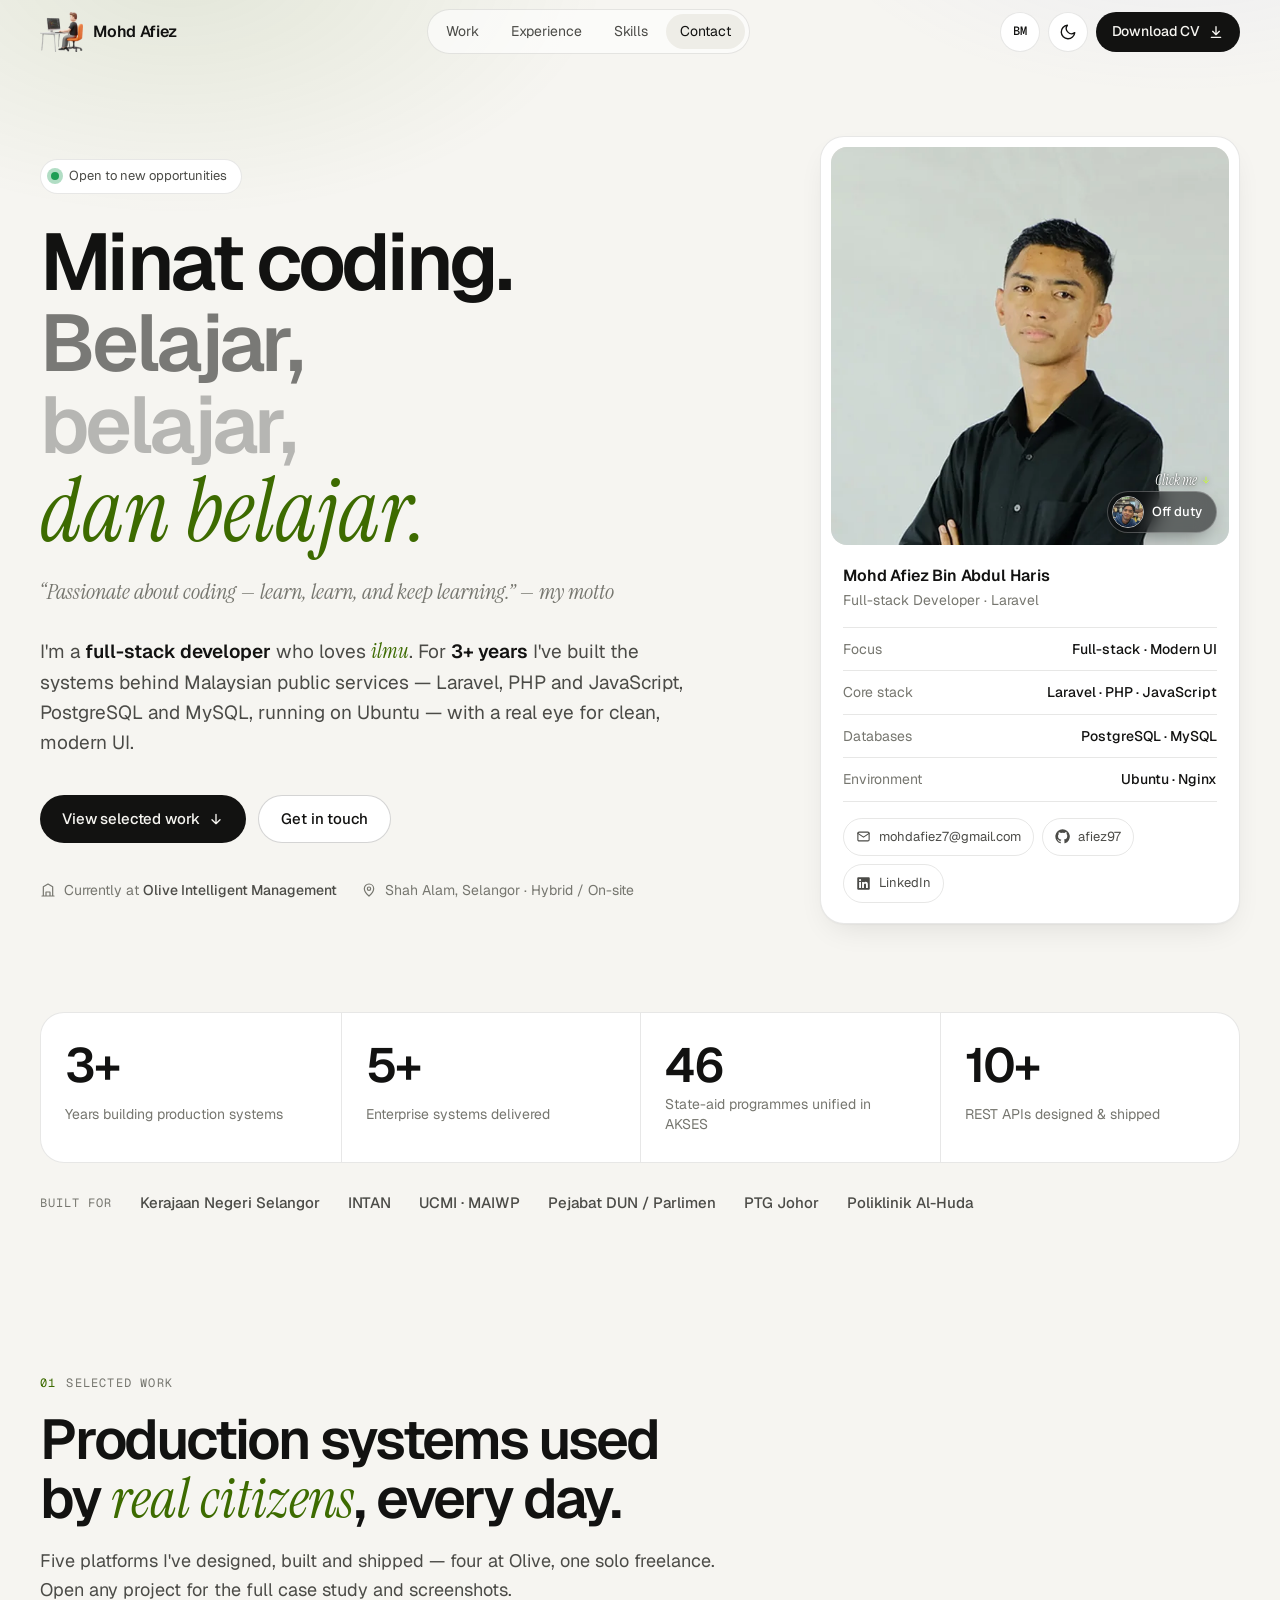
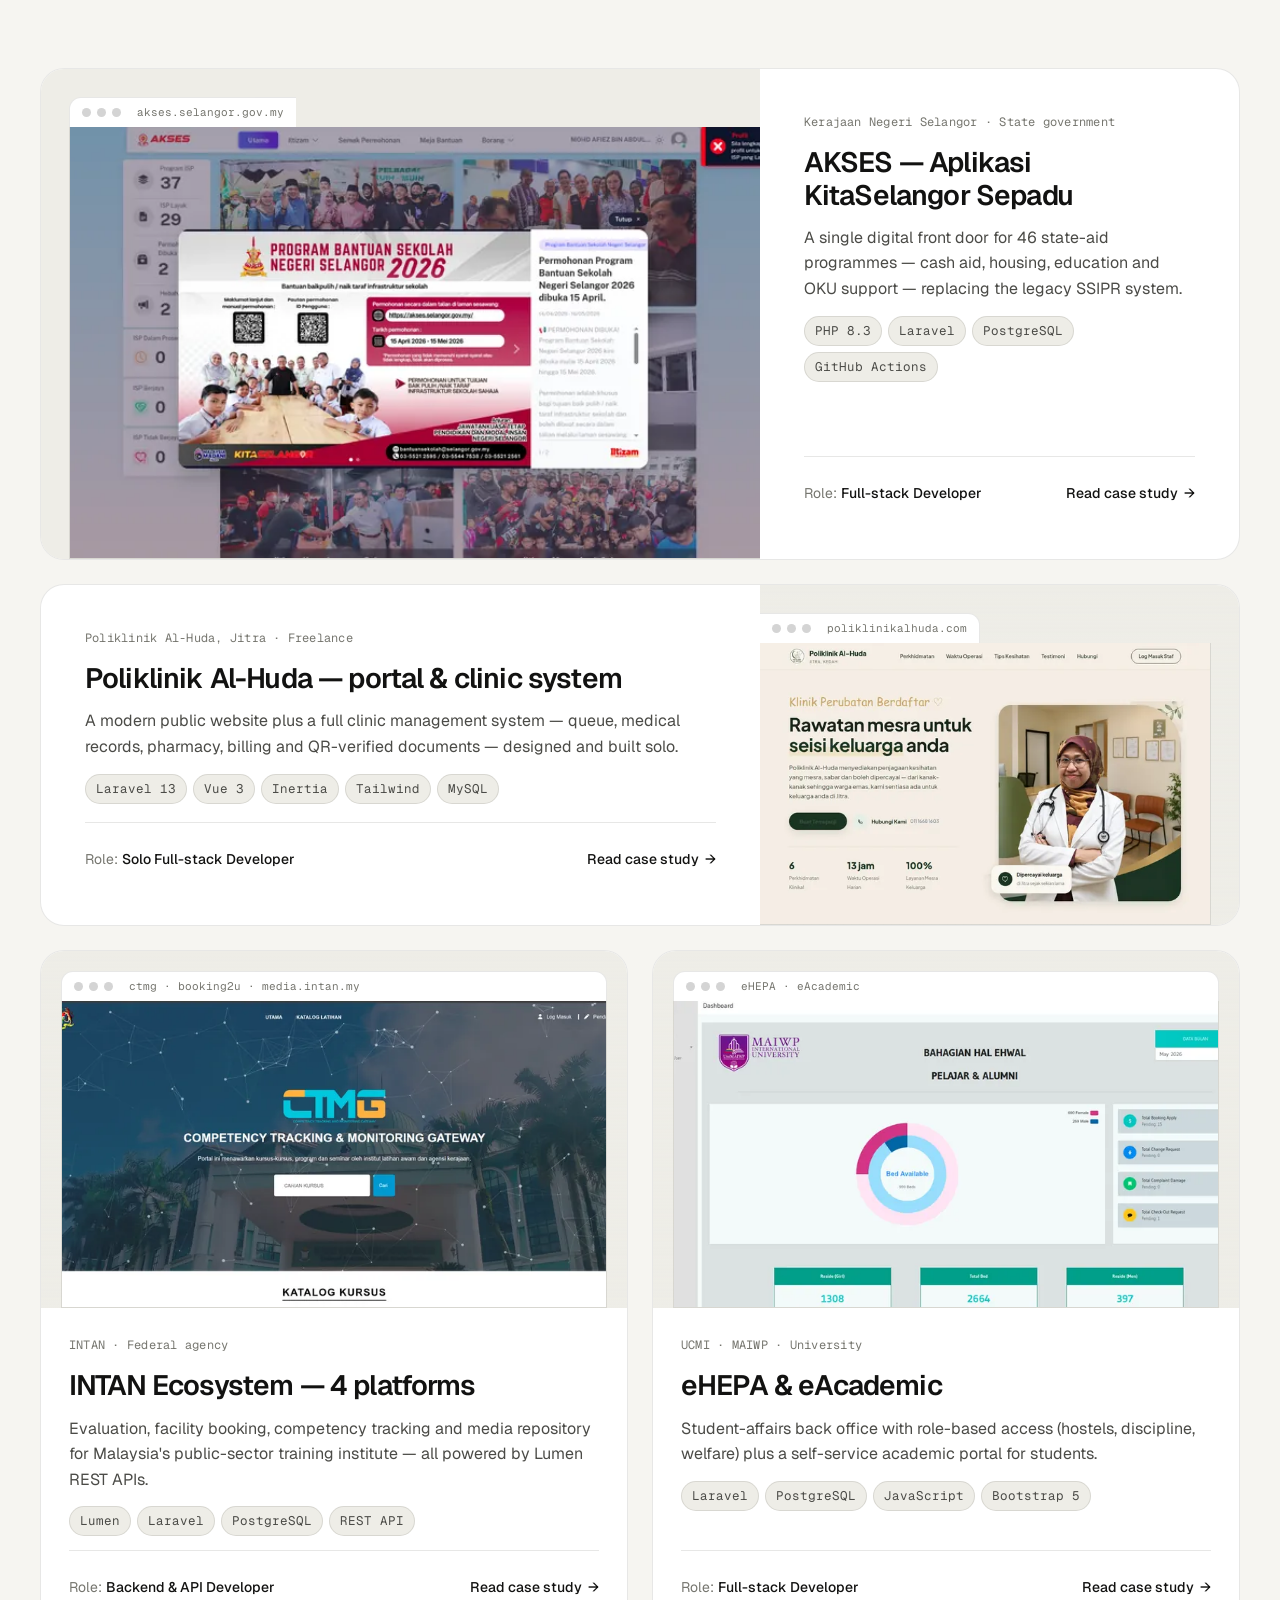
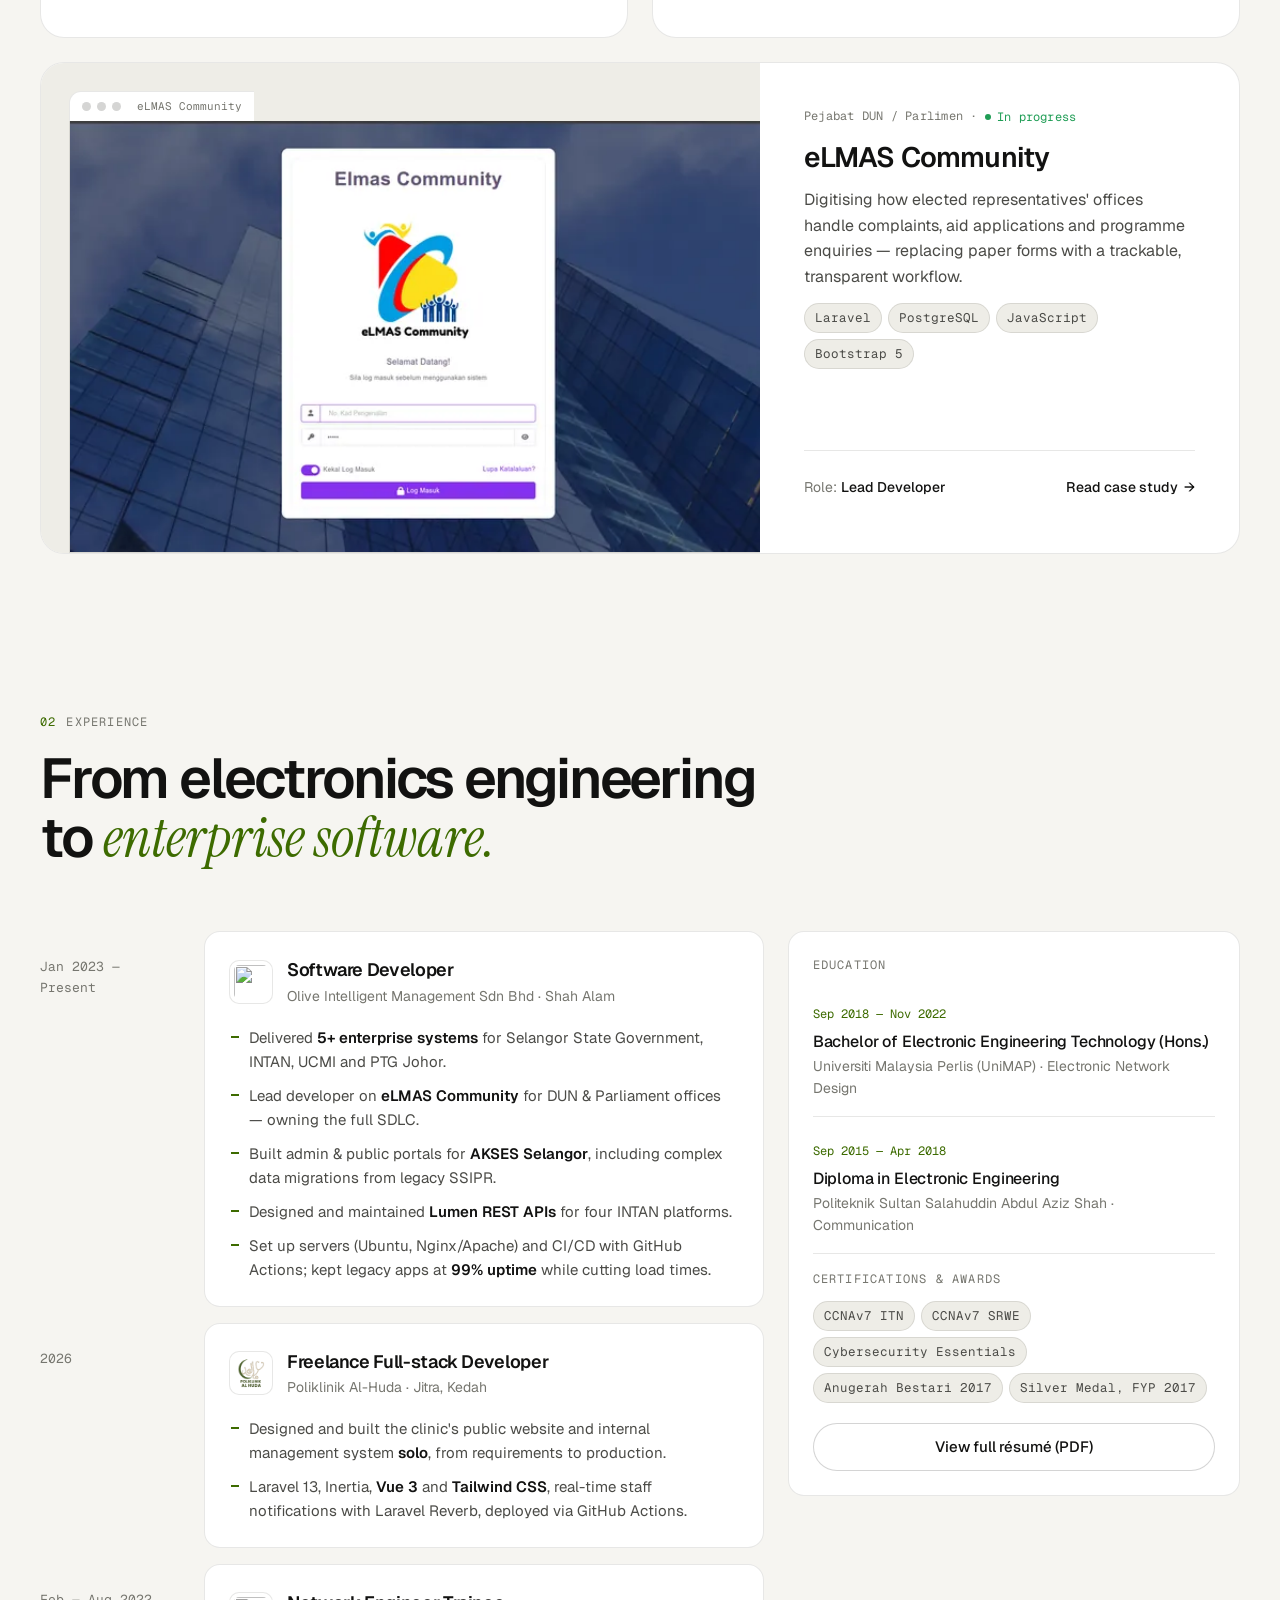
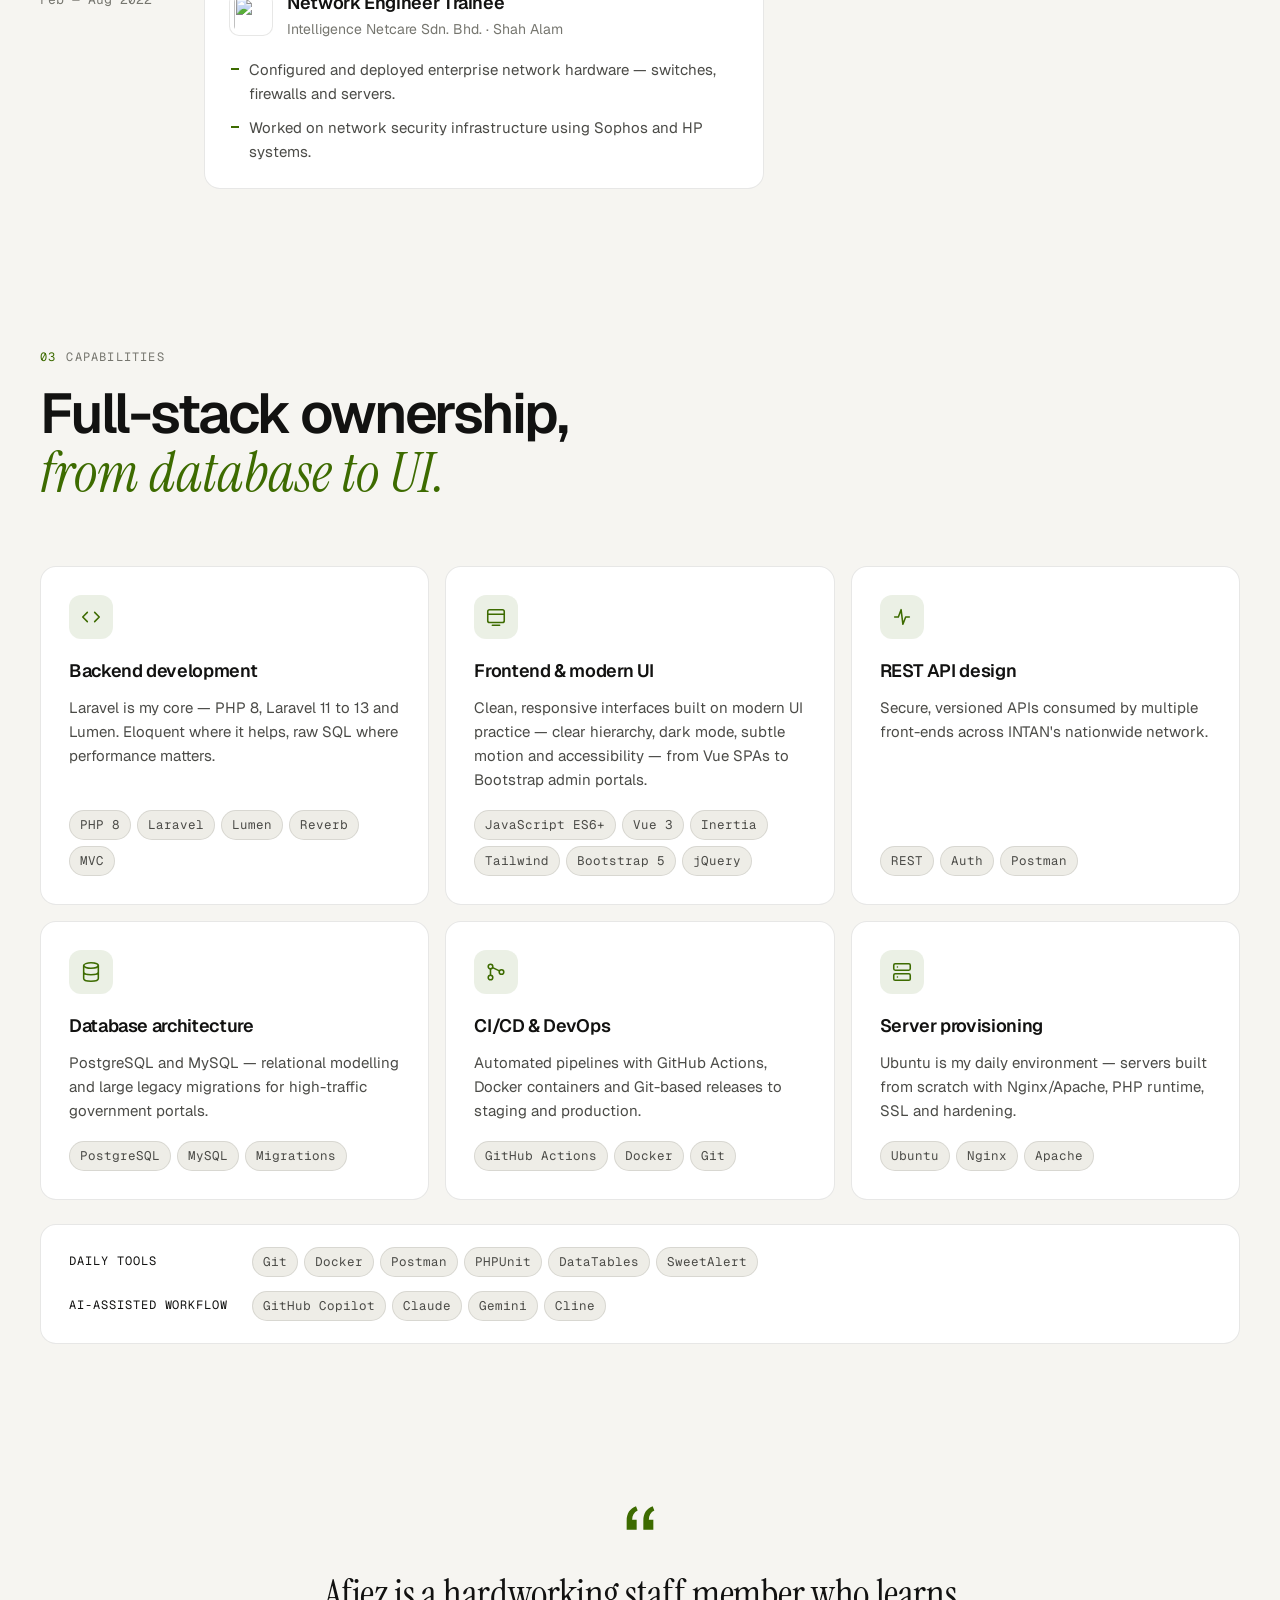
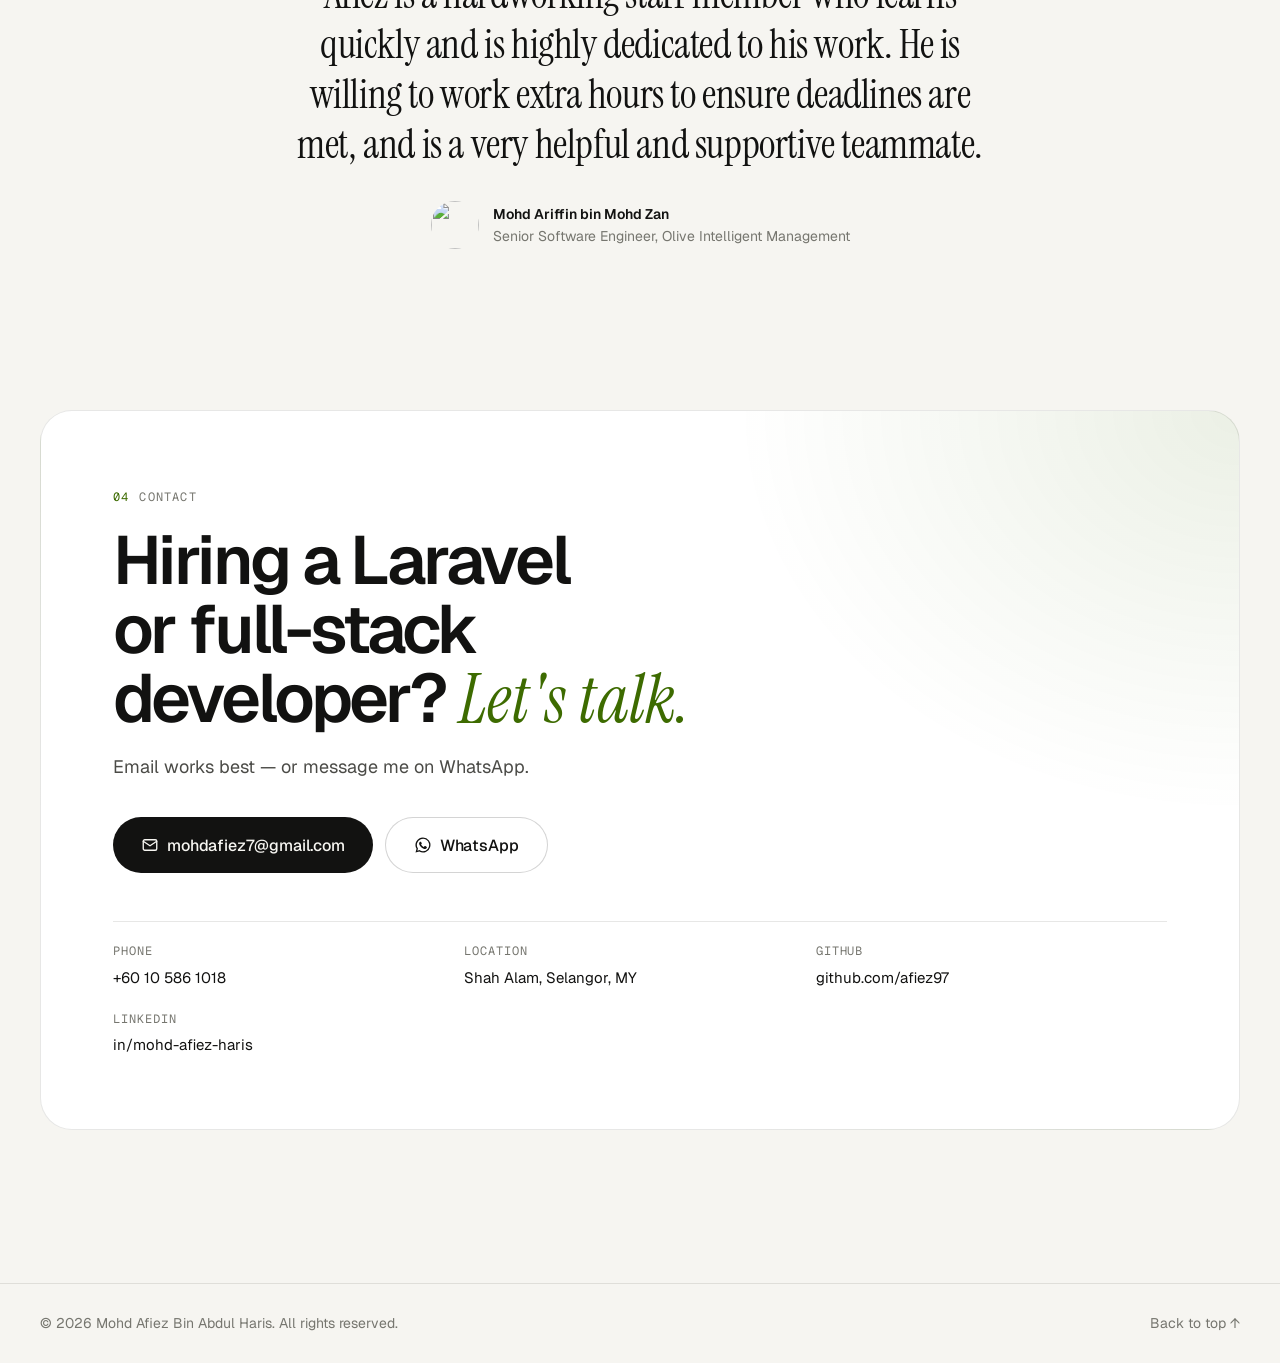
==== index.html @ 6ef454fe "afiez" ====
<!doctype html>
<html lang="en" data-theme="dark">
<head>
   <meta charset="utf-8">
   <meta name="viewport" content="width=device-width, initial-scale=1, viewport-fit=cover">
   <title>Mohd Afiez — Full-stack Developer (Laravel · PHP · JavaScript)</title>
   <meta name="description" content="Mohd Afiez is a Shah Alam–based full-stack developer with 3+ years building government and university platforms with Laravel, PHP, JavaScript, PostgreSQL and MySQL on Ubuntu. Selected work: AKSES Selangor, INTAN, UCMI, eLMAS, Poliklinik Al-Huda.">
   <meta name="theme-color" content="#0b0c0e" media="(prefers-color-scheme: dark)">
   <meta name="theme-color" content="#f6f5f1" media="(prefers-color-scheme: light)">
   <meta property="og:type" content="website">
   <meta property="og:title" content="Mohd Afiez — Full-stack Developer">
   <meta property="og:description" content="Full-stack enterprise web systems for Malaysian government agencies and universities. Laravel · PHP · JavaScript · PostgreSQL · MySQL.">
   <meta property="og:image" content="https://afiez97.github.io/assets/img/work/akses-3.webp">
   <meta property="og:url" content="https://afiez97.github.io/">
   <link rel="canonical" href="https://afiez97.github.io/">
   <meta name="twitter:card" content="summary_large_image">
   <link rel="icon" type="image/png" href="assets/img/logo/favicon.png">

   <!-- Apply saved theme before paint to avoid a flash -->
   <script>
      (function () {
         try {
            var s = localStorage.getItem('afiez_theme');
            var t = s || (matchMedia('(prefers-color-scheme: light)').matches ? 'light' : 'dark');
            document.documentElement.setAttribute('data-theme', t);
         } catch (e) {}
      })();
   </script>

   <link rel="preconnect" href="https://fonts.googleapis.com">
   <link rel="preconnect" href="https://fonts.gstatic.com" crossorigin>
   <link rel="stylesheet" href="https://fonts.googleapis.com/css2?family=Geist:wght@400;500;600;700&family=Geist+Mono:wght@400;500&family=Instrument+Serif:ital@0;1&display=swap">
   <link rel="preload" as="image" href="assets/img/work/afiez-portrait.webp">
   <link rel="stylesheet" href="assets/css/site.css">

   <!-- Motion (motion.dev) + three.js for the particle portrait; loaded lazily by site.js -->
   <script type="importmap">
   {
      "imports": {
         "motion": "https://cdn.jsdelivr.net/npm/motion@13.4.6/+esm",
         "motion/three": "https://cdn.jsdelivr.net/npm/motion@13.4.6/three/+esm",
         "three/webgpu": "https://cdn.jsdelivr.net/npm/three@0.186.1/build/three.webgpu.min.js",
         "three/tsl": "https://cdn.jsdelivr.net/npm/three@0.186.1/build/three.tsl.min.js"
      }
   }
   </script>

   <script type="application/ld+json">
   {
      "@context": "https://schema.org",
      "@type": "Person",
      "name": "Mohd Afiez Bin Abdul Haris",
      "jobTitle": "Full-stack Developer",
      "worksFor": { "@type": "Organization", "name": "Olive Intelligent Management Sdn Bhd" },
      "address": { "@type": "PostalAddress", "addressLocality": "Shah Alam", "addressRegion": "Selangor", "addressCountry": "MY" },
      "email": "mailto:mohdafiez7@gmail.com",
      "url": "https://afiez97.github.io/",
      "sameAs": ["https://github.com/afiez97", "https://www.linkedin.com/in/mohd-afiez-haris-b3a9a7135"],
      "knowsAbout": ["Laravel", "PHP", "JavaScript", "Vue.js", "Inertia.js", "Tailwind CSS", "PostgreSQL", "MySQL", "Ubuntu", "Nginx", "REST API", "UI design", "Lumen", "Docker", "GitHub Actions"]
   }
   </script>
</head>

<body>
   <a class="skip-link" href="#main" data-i18n="skip">Skip to content</a>

   <!-- ============ HEADER ============ -->
   <header class="site-header" id="top">
      <div class="container header-inner">
         <a href="#top" class="brand" aria-label="Mohd Afiez — home">
            <picture class="brand-mark"><source srcset="assets/img/work/logo.webp" type="image/webp"><img src="assets/img/work/logo.png" width="130" height="120" alt=""></picture>
            <span class="brand-name">Mohd Afiez</span>
         </a>

         <nav class="primary-nav" aria-label="Primary">
            <ul>
               <li><a href="#work" data-i18n="nav_work">Work</a></li>
               <li><a href="#experience" data-i18n="nav_experience">Experience</a></li>
               <li><a href="#skills" data-i18n="nav_skills">Skills</a></li>
               <li><a href="#contact" data-i18n="nav_contact">Contact</a></li>
            </ul>
         </nav>

         <div class="header-actions">
            <button class="icon-btn" id="lang-toggle" type="button" aria-label="Switch language to Bahasa Melayu">
               <span class="lang-label">BM</span>
            </button>
            <button class="icon-btn" id="theme-toggle" type="button" data-i18n-aria="aria_theme" aria-label="Toggle colour theme">
               <svg class="i-sun" width="18" height="18" viewBox="0 0 24 24" fill="none" stroke="currentColor" stroke-width="1.8" stroke-linecap="round" aria-hidden="true"><circle cx="12" cy="12" r="4"/><path d="M12 2v2M12 20v2M4.9 4.9l1.4 1.4M17.7 17.7l1.4 1.4M2 12h2M20 12h2M4.9 19.1l1.4-1.4M17.7 6.3l1.4-1.4"/></svg>
               <svg class="i-moon" width="18" height="18" viewBox="0 0 24 24" fill="none" stroke="currentColor" stroke-width="1.8" stroke-linecap="round" stroke-linejoin="round" aria-hidden="true"><path d="M21 12.8A9 9 0 1 1 11.2 3a7 7 0 0 0 9.8 9.8z"/></svg>
            </button>
            <a class="btn btn-primary btn-sm hide-sm" href="my-resume.pdf" download>
               <span data-i18n="cta_cv">Download CV</span>
               <svg width="16" height="16" viewBox="0 0 24 24" fill="none" stroke="currentColor" stroke-width="2" stroke-linecap="round" stroke-linejoin="round" aria-hidden="true"><path d="M12 4v12m0 0-5-5m5 5 5-5M5 20h14"/></svg>
            </a>
            <button class="icon-btn menu-btn" id="menu-toggle" type="button" aria-expanded="false" aria-controls="mobile-menu" aria-label="Open menu">
               <span></span><span></span>
            </button>
         </div>
      </div>

      <div class="mobile-menu" id="mobile-menu" hidden>
         <nav aria-label="Mobile">
            <a href="#work" data-i18n="nav_work">Work</a>
            <a href="#experience" data-i18n="nav_experience">Experience</a>
            <a href="#skills" data-i18n="nav_skills">Skills</a>
            <a href="#contact" data-i18n="nav_contact">Contact</a>
         </nav>
         <a class="btn btn-primary btn-block" href="my-resume.pdf" download data-i18n="cta_cv">Download CV</a>
      </div>
   </header>

   <main id="main">

      <!-- ============ HERO ============ -->
      <section class="hero container" aria-labelledby="hero-title">
         <div class="hero-copy">
            <p class="status-pill reveal">
               <span class="dot" aria-hidden="true"></span>
               <span data-i18n="status">Open to new opportunities</span>
            </p>

            <h1 id="hero-title" class="hero-title reveal" lang="ms">
               <span>Minat coding.</span>
               <span class="m2">Belajar,</span>
               <span class="m3">belajar,</span>
               <span><em>dan belajar.</em></span>
            </h1>
            <p class="hero-motto-note reveal" data-i18n="motto_note">“Passionate about coding — learn, learn, and keep learning.” — my motto</p>

            <p class="hero-lede reveal" data-i18n-html="hero_lede">
               I'm a <strong>full-stack developer</strong> who loves <em>ilmu</em>. For <strong>3+ years</strong> I've built the systems behind Malaysian public services — Laravel, PHP and JavaScript, PostgreSQL and MySQL, running on Ubuntu — with a real eye for clean, modern UI.
            </p>

            <div class="hero-ctas reveal">
               <a class="btn btn-primary" href="#work">
                  <span data-i18n="cta_work">View selected work</span>
                  <svg width="16" height="16" viewBox="0 0 24 24" fill="none" stroke="currentColor" stroke-width="2" stroke-linecap="round" stroke-linejoin="round" aria-hidden="true"><path d="M12 5v14m0 0-6-6m6 6 6-6"/></svg>
               </a>
               <a class="btn btn-ghost" href="#contact" data-i18n="cta_contact">Get in touch</a>
            </div>

            <ul class="hero-meta reveal" role="list">
               <li>
                  <svg width="16" height="16" viewBox="0 0 24 24" fill="none" stroke="currentColor" stroke-width="1.8" stroke-linecap="round" stroke-linejoin="round" aria-hidden="true"><path d="M3 21h18M5 21V7l7-4 7 4v14M9 21v-6h6v6"/></svg>
                  <span data-i18n-html="meta_company">Currently at <strong>Olive Intelligent Management</strong></span>
               </li>
               <li>
                  <svg width="16" height="16" viewBox="0 0 24 24" fill="none" stroke="currentColor" stroke-width="1.8" stroke-linecap="round" stroke-linejoin="round" aria-hidden="true"><path d="M12 21s-7-6.2-7-11a7 7 0 1 1 14 0c0 4.8-7 11-7 11z"/><circle cx="12" cy="10" r="2.5"/></svg>
                  <span>Shah Alam, Selangor · <span data-i18n="meta_remote">Hybrid / On-site</span></span>
               </li>
            </ul>
         </div>

         <aside class="hero-card reveal" data-i18n-aria="aria_profile" aria-label="Profile summary">
            <div class="portrait" id="portrait" data-i18n-title="hold_hint" title="Press &amp; hold to scatter">
               <div class="portrait-photos">
                  <picture>
                     <source srcset="assets/img/work/afiez-portrait.webp" type="image/webp">
                     <img src="assets/img/work/afiez-portrait.jpg" width="560" height="560" alt="Portrait of Mohd Afiez" fetchpriority="high">
                  </picture>
                  <img class="portrait-alt" src="assets/img/work/afiez-casual.webp" width="560" height="560" alt="Mohd Afiez off duty, giving a thumbs-up" loading="lazy" decoding="async">
               </div>
               <button class="portrait-swap" id="portrait-swap" type="button" aria-pressed="false" aria-controls="portrait" data-i18n-aria="aria_swap_photo" aria-label="Switch photo">
                  <span class="swap-hint">
                     <span data-i18n="click_me">Click me</span>
                     <svg width="12" height="12" viewBox="0 0 24 24" fill="none" stroke="currentColor" stroke-width="2.4" stroke-linecap="round" stroke-linejoin="round" aria-hidden="true"><path d="M5 12h14m-6-6 6 6-6 6"/></svg>
                  </span>
                  <span class="swap-pill">
                     <span class="swap-core">
                        <img class="th-casual" src="assets/img/work/afiez-casual-thumb.webp" width="96" height="96" alt="">
                        <img class="th-pro" src="assets/img/work/afiez-portrait-thumb.webp" width="96" height="96" alt="">
                     </span>
                     <span class="lbl-casual" data-i18n="photo_casual">Off duty</span>
                     <span class="lbl-pro" data-i18n="photo_pro">At work</span>
                  </span>
               </button>
            </div>
            <div class="hero-card-body">
               <p class="hero-card-name">Mohd Afiez Bin Abdul Haris</p>
               <p class="hero-card-role" data-i18n="role">Full-stack Developer · Laravel</p>
               <dl class="facts">
                  <div><dt data-i18n="fact_focus">Focus</dt><dd data-i18n="fact_focus_val">Full-stack · Modern UI</dd></div>
                  <div><dt data-i18n="fact_stack">Core stack</dt><dd>Laravel · PHP · JavaScript</dd></div>
                  <div><dt data-i18n="fact_db">Databases</dt><dd>PostgreSQL · MySQL</dd></div>
                  <div><dt data-i18n="fact_env">Environment</dt><dd>Ubuntu · Nginx</dd></div>
               </dl>
               <div class="hero-card-links">
                  <button class="chip-btn" type="button" data-copy="mohdafiez7@gmail.com">
                     <svg width="15" height="15" viewBox="0 0 24 24" fill="none" stroke="currentColor" stroke-width="1.8" stroke-linecap="round" stroke-linejoin="round" aria-hidden="true"><rect x="3" y="5" width="18" height="14" rx="2"/><path d="m3 7 9 6 9-6"/></svg>
                     <span class="copy-label">mohdafiez7@gmail.com</span>
                  </button>
                  <a class="chip-btn" href="https://github.com/afiez97" target="_blank" rel="noopener" data-i18n-aria="aria_github" aria-label="GitHub profile (opens in new tab)">
                     <svg width="15" height="15" viewBox="0 0 24 24" fill="currentColor" aria-hidden="true"><path d="M12 .5a11.5 11.5 0 0 0-3.6 22.4c.6.1.8-.3.8-.6v-2c-3.2.7-3.9-1.5-3.9-1.5-.5-1.3-1.3-1.7-1.3-1.7-1-.7.1-.7.1-.7 1.2.1 1.8 1.2 1.8 1.2 1 1.8 2.8 1.3 3.5 1 .1-.8.4-1.3.7-1.6-2.6-.3-5.3-1.3-5.3-5.7 0-1.3.5-2.3 1.2-3.1-.1-.3-.5-1.5.1-3.1 0 0 1-.3 3.2 1.2a11 11 0 0 1 5.8 0C17.3 4.6 18.3 5 18.3 5c.6 1.6.2 2.8.1 3.1.8.8 1.2 1.8 1.2 3.1 0 4.4-2.7 5.4-5.3 5.7.4.4.8 1.1.8 2.2v3.2c0 .3.2.7.8.6A11.5 11.5 0 0 0 12 .5z"/></svg>
                     afiez97
                  </a>
                  <a class="chip-btn" href="https://www.linkedin.com/in/mohd-afiez-haris-b3a9a7135" target="_blank" rel="noopener" data-i18n-aria="aria_linkedin" aria-label="LinkedIn profile (opens in new tab)">
                     <svg width="15" height="15" viewBox="0 0 24 24" fill="currentColor" aria-hidden="true"><path d="M20.4 2H3.6A1.6 1.6 0 0 0 2 3.6v16.8A1.6 1.6 0 0 0 3.6 22h16.8a1.6 1.6 0 0 0 1.6-1.6V3.6A1.6 1.6 0 0 0 20.4 2zM8 19H5V9.5h3V19zM6.5 8.2a1.7 1.7 0 1 1 0-3.5 1.7 1.7 0 0 1 0 3.5zM19 19h-3v-4.6c0-1.1 0-2.5-1.5-2.5s-1.8 1.2-1.8 2.4V19h-3V9.5h2.9v1.3a3.2 3.2 0 0 1 2.8-1.5c3 0 3.6 2 3.6 4.6V19z"/></svg>
                     LinkedIn
                  </a>
               </div>
            </div>
         </aside>
      </section>

      <!-- ============ PROOF STRIP ============ -->
      <section class="container" data-i18n-aria="aria_highlights" aria-label="Highlights">
         <ul class="stats reveal" role="list">
            <li><span class="stat-num">3+</span><span class="stat-label" data-i18n="stat_years">Years building production systems</span></li>
            <li><span class="stat-num">5+</span><span class="stat-label" data-i18n="stat_platforms">Enterprise systems delivered</span></li>
            <li><span class="stat-num">46</span><span class="stat-label" data-i18n="stat_aid">State-aid programmes unified in AKSES</span></li>
            <li><span class="stat-num">10+</span><span class="stat-label" data-i18n="stat_apis">REST APIs designed &amp; shipped</span></li>
         </ul>

         <div class="logo-row reveal" data-i18n-aria="aria_clients" aria-label="Clients">
            <span class="logo-row-label" data-i18n="clients_label">Built for</span>
            <ul role="list">
               <li>Kerajaan Negeri Selangor</li>
               <li>INTAN</li>
               <li>UCMI · MAIWP</li>
               <li>Pejabat DUN / Parlimen</li>
               <li>PTG Johor</li>
               <li>Poliklinik Al-Huda</li>
            </ul>
         </div>
      </section>

      <!-- ============ SELECTED WORK ============ -->
      <section class="section container" id="work" aria-labelledby="work-title">
         <header class="section-head reveal">
            <p class="eyebrow"><span>01</span> <span data-i18n="work_eyebrow">Selected work</span></p>
            <h2 id="work-title" class="section-title" data-i18n-html="work_title">Production systems used by <em>real citizens</em>, every day.</h2>
            <p class="section-sub" data-i18n="work_sub">Five platforms I've designed, built and shipped — four at Olive, one solo freelance. Open any project for the full case study and screenshots.</p>
         </header>

         <div class="work-grid">
            <!-- AKSES -->
            <article class="work-card work-card--feature reveal" data-case="akses">
               <button class="work-media" type="button" data-open="akses" data-i18n-aria="aria_open_akses" aria-label="Open AKSES case study">
                  <span class="browser"><span></span><span></span><span></span><span class="url">akses.selangor.gov.my</span></span>
                  <img src="assets/img/work/akses-3-sm.webp" srcset="assets/img/work/akses-3-sm.webp 800w, assets/img/work/akses-3.webp 1600w" sizes="(min-width: 1024px) 60vw, 100vw" width="1600" height="800" alt="AKSES Selangor portal dashboard showing aid programme announcements" loading="lazy" decoding="async">
               </button>
               <div class="work-body">
                  <p class="work-client">Kerajaan Negeri Selangor · <span data-i18n="tag_gov">State government</span></p>
                  <h3 class="work-title">AKSES — Aplikasi KitaSelangor Sepadu</h3>
                  <p class="work-summary" data-i18n="akses_summary">A single digital front door for 46 state-aid programmes — cash aid, housing, education and OKU support — replacing the legacy SSIPR system.</p>
                  <ul class="tags" role="list"><li>PHP 8.3</li><li>Laravel</li><li>PostgreSQL</li><li>GitHub Actions</li></ul>
                  <div class="work-foot">
                     <span class="work-role"><span data-i18n="lbl_role">Role</span>: <strong data-i18n="role_fullstack">Full-stack Developer</strong></span>
                     <button class="link-arrow" type="button" data-open="akses"><span data-i18n="read_case">Read case study</span> <span aria-hidden="true">→</span></button>
                  </div>
               </div>
            </article>

            <!-- AL-HUDA -->
            <article class="work-card work-card--feature work-card--flip reveal" data-case="alhuda">
               <button class="work-media" type="button" data-open="alhuda" data-i18n-aria="aria_open_alhuda" aria-label="Open Poliklinik Al-Huda case study">
                  <span class="browser"><span></span><span></span><span></span><span class="url">poliklinikalhuda.com</span></span>
                  <img src="assets/img/work/alhuda-1-sm.webp" srcset="assets/img/work/alhuda-1-sm.webp 800w, assets/img/work/alhuda-1.webp 1600w" sizes="(min-width: 1024px) 60vw, 100vw" width="1600" height="800" alt="Poliklinik Al-Huda website hero with doctor portrait" loading="lazy" decoding="async">
               </button>
               <div class="work-body">
                  <p class="work-client">Poliklinik Al-Huda, Jitra · <span data-i18n="tag_freelance">Freelance</span></p>
                  <h3 class="work-title" data-i18n="alhuda_title">Poliklinik Al-Huda — portal &amp; clinic system</h3>
                  <p class="work-summary" data-i18n="alhuda_summary">A modern public website plus a full clinic management system — queue, medical records, pharmacy, billing and QR-verified documents — designed and built solo.</p>
                  <ul class="tags" role="list"><li>Laravel 13</li><li>Vue 3</li><li>Inertia</li><li>Tailwind</li><li>MySQL</li></ul>
                  <div class="work-foot">
                     <span class="work-role"><span data-i18n="lbl_role">Role</span>: <strong data-i18n="role_solo">Solo Full-stack Developer</strong></span>
                     <button class="link-arrow" type="button" data-open="alhuda"><span data-i18n="read_case">Read case study</span> <span aria-hidden="true">→</span></button>
                  </div>
               </div>
            </article>

            <!-- INTAN -->
            <article class="work-card reveal" data-case="intan">
               <button class="work-media" type="button" data-open="intan" data-i18n-aria="aria_open_intan" aria-label="Open INTAN case study">
                  <span class="browser"><span></span><span></span><span></span><span class="url">ctmg · booking2u · media.intan.my</span></span>
                  <img src="assets/img/work/intan-2-sm.webp" srcset="assets/img/work/intan-2-sm.webp 800w, assets/img/work/intan-2.webp 1600w" sizes="(min-width: 1024px) 45vw, 100vw" width="1600" height="806" alt="CTMG Competency Tracking and Monitoring Gateway landing page" loading="lazy" decoding="async">
               </button>
               <div class="work-body">
                  <p class="work-client">INTAN · <span data-i18n="tag_fed">Federal agency</span></p>
                  <h3 class="work-title" data-i18n="intan_title">INTAN Ecosystem — 4 platforms</h3>
                  <p class="work-summary" data-i18n="intan_summary">Evaluation, facility booking, competency tracking and media repository for Malaysia's public-sector training institute — all powered by Lumen REST APIs.</p>
                  <ul class="tags" role="list"><li>Lumen</li><li>Laravel</li><li>PostgreSQL</li><li>REST API</li></ul>
                  <div class="work-foot">
                     <span class="work-role"><span data-i18n="lbl_role">Role</span>: <strong data-i18n="role_backend">Backend &amp; API Developer</strong></span>
                     <button class="link-arrow" type="button" data-open="intan"><span data-i18n="read_case">Read case study</span> <span aria-hidden="true">→</span></button>
                  </div>
               </div>
            </article>

            <!-- PICOMS -->
            <article class="work-card reveal" data-case="picoms">
               <button class="work-media" type="button" data-open="picoms" data-i18n-aria="aria_open_picoms" aria-label="Open UCMI eHEPA and eAcademic case study">
                  <span class="browser"><span></span><span></span><span></span><span class="url">eHEPA · eAcademic</span></span>
                  <img src="assets/img/work/picoms-1-sm.webp" srcset="assets/img/work/picoms-1-sm.webp 800w, assets/img/work/picoms-1.webp 1600w" sizes="(min-width: 1024px) 45vw, 100vw" width="1600" height="800" alt="eHEPA student affairs dashboard with hostel occupancy chart" loading="lazy" decoding="async">
               </button>
               <div class="work-body">
                  <p class="work-client">UCMI · MAIWP · <span data-i18n="tag_uni">University</span></p>
                  <h3 class="work-title">eHEPA &amp; eAcademic</h3>
                  <p class="work-summary" data-i18n="picoms_summary">Student-affairs back office with role-based access (hostels, discipline, welfare) plus a self-service academic portal for students.</p>
                  <ul class="tags" role="list"><li>Laravel</li><li>PostgreSQL</li><li>JavaScript</li><li>Bootstrap 5</li></ul>
                  <div class="work-foot">
                     <span class="work-role"><span data-i18n="lbl_role">Role</span>: <strong data-i18n="role_fullstack">Full-stack Developer</strong></span>
                     <button class="link-arrow" type="button" data-open="picoms"><span data-i18n="read_case">Read case study</span> <span aria-hidden="true">→</span></button>
                  </div>
               </div>
            </article>

            <!-- eLMAS -->
            <article class="work-card work-card--feature reveal" data-case="elmas">
               <button class="work-media" type="button" data-open="elmas" data-i18n-aria="aria_open_elmas" aria-label="Open eLMAS Community case study">
                  <span class="browser"><span></span><span></span><span></span><span class="url">eLMAS Community</span></span>
                  <img src="assets/img/work/elmas-1-sm.webp" srcset="assets/img/work/elmas-1-sm.webp 800w, assets/img/work/elmas-1.webp 1600w" sizes="(min-width: 1024px) 60vw, 100vw" width="1600" height="806" alt="eLMAS Community sign-in screen" loading="lazy" decoding="async">
               </button>
               <div class="work-body">
                  <p class="work-client">Pejabat DUN / Parlimen · <span class="badge-live" data-i18n="tag_progress">In progress</span></p>
                  <h3 class="work-title">eLMAS Community</h3>
                  <p class="work-summary" data-i18n="elmas_summary">Digitising how elected representatives' offices handle complaints, aid applications and programme enquiries — replacing paper forms with a trackable, transparent workflow.</p>
                  <ul class="tags" role="list"><li>Laravel</li><li>PostgreSQL</li><li>JavaScript</li><li>Bootstrap 5</li></ul>
                  <div class="work-foot">
                     <span class="work-role"><span data-i18n="lbl_role">Role</span>: <strong data-i18n="role_lead">Lead Developer</strong></span>
                     <button class="link-arrow" type="button" data-open="elmas"><span data-i18n="read_case">Read case study</span> <span aria-hidden="true">→</span></button>
                  </div>
               </div>
            </article>
         </div>
      </section>

      <!-- ============ EXPERIENCE ============ -->
      <section class="section container" id="experience" aria-labelledby="exp-title">
         <header class="section-head reveal">
            <p class="eyebrow"><span>02</span> <span data-i18n="exp_eyebrow">Experience</span></p>
            <h2 id="exp-title" class="section-title" data-i18n-html="exp_title">From electronics engineering to <em>enterprise software.</em></h2>
         </header>

         <div class="exp-layout">
            <ol class="timeline" role="list">
               <li class="reveal">
                  <div class="tl-when">Jan 2023 — <span data-i18n="now">Present</span></div>
                  <div class="tl-card">
                     <div class="tl-head">
                        <img src="assets/img/expreance/OLIVE3.jpg" width="44" height="44" alt="" loading="lazy">
                        <div>
                           <h3 data-i18n="job_olive">Software Developer</h3>
                           <p>Olive Intelligent Management Sdn Bhd · Shah Alam</p>
                        </div>
                     </div>
                     <ul class="tl-points" data-i18n-html="olive_points">
                        <li>Delivered <strong>5+ enterprise systems</strong> for Selangor State Government, INTAN, UCMI and PTG Johor.</li>
                        <li>Lead developer on <strong>eLMAS Community</strong> for DUN &amp; Parliament offices — owning the full SDLC.</li>
                        <li>Built admin &amp; public portals for <strong>AKSES Selangor</strong>, including complex data migrations from legacy SSIPR.</li>
                        <li>Designed and maintained <strong>Lumen REST APIs</strong> for four INTAN platforms.</li>
                        <li>Set up servers (Ubuntu, Nginx/Apache) and CI/CD with GitHub Actions; kept legacy apps at <strong>99% uptime</strong> while cutting load times.</li>
                     </ul>
                  </div>
               </li>
               <li class="reveal">
                  <div class="tl-when">2026</div>
                  <div class="tl-card">
                     <div class="tl-head">
                        <img src="assets/img/work/alhuda-logo.png" width="44" height="44" alt="" loading="lazy">
                        <div>
                           <h3 data-i18n="job_freelance">Freelance Full-stack Developer</h3>
                           <p>Poliklinik Al-Huda · Jitra, Kedah</p>
                        </div>
                     </div>
                     <ul class="tl-points" data-i18n-html="freelance_points">
                        <li>Designed and built the clinic's public website and internal management system <strong>solo</strong>, from requirements to production.</li>
                        <li>Laravel 13, Inertia, <strong>Vue 3</strong> and <strong>Tailwind CSS</strong>, real-time staff notifications with Laravel Reverb, deployed via GitHub Actions.</li>
                     </ul>
                  </div>
               </li>
               <li class="reveal">
                  <div class="tl-when" data-i18n="when_netcare">Feb — Aug 2022</div>
                  <div class="tl-card">
                     <div class="tl-head">
                        <img src="assets/img/expreance/inetcare-logo.png" width="44" height="44" alt="" loading="lazy">
                        <div>
                           <h3 data-i18n="job_netcare">Network Engineer Trainee</h3>
                           <p>Intelligence Netcare Sdn. Bhd. · Shah Alam</p>
                        </div>
                     </div>
                     <ul class="tl-points" data-i18n-html="netcare_points">
                        <li>Configured and deployed enterprise network hardware — switches, firewalls and servers.</li>
                        <li>Worked on network security infrastructure using Sophos and HP systems.</li>
                     </ul>
                  </div>
               </li>
            </ol>

            <aside class="edu reveal" aria-labelledby="edu-title">
               <h3 id="edu-title" class="edu-title" data-i18n="education">Education</h3>
               <div class="edu-item">
                  <span class="edu-when">Sep 2018 — Nov 2022</span>
                  <p class="edu-name" data-i18n="degree_name">Bachelor of Electronic Engineering Technology (Hons.)</p>
                  <p class="edu-school">Universiti Malaysia Perlis (UniMAP) · <span data-i18n="degree_major">Electronic Network Design</span></p>
               </div>
               <div class="edu-item">
                  <span class="edu-when">Sep 2015 — Apr 2018</span>
                  <p class="edu-name" data-i18n="diploma_name">Diploma in Electronic Engineering</p>
                  <p class="edu-school">Politeknik Sultan Salahuddin Abdul Aziz Shah · <span data-i18n="diploma_major">Communication</span></p>
               </div>
               <div class="edu-extra">
                  <h4 class="edu-title" data-i18n="certs">Certifications &amp; awards</h4>
                  <ul class="tags" role="list">
                     <li>CCNAv7 ITN</li><li>CCNAv7 SRWE</li><li>Cybersecurity Essentials</li>
                     <li>Anugerah Bestari 2017</li><li data-i18n="award_silver">Silver Medal, FYP 2017</li>
                  </ul>
               </div>
               <a class="btn btn-ghost btn-block" href="my-resume.pdf" target="_blank" rel="noopener">
                  <span data-i18n="cta_cv_view">View full résumé (PDF)</span>
               </a>
            </aside>
         </div>
      </section>

      <!-- ============ SKILLS ============ -->
      <section class="section container" id="skills" aria-labelledby="skills-title">
         <header class="section-head reveal">
            <p class="eyebrow"><span>03</span> <span data-i18n="skills_eyebrow">Capabilities</span></p>
            <h2 id="skills-title" class="section-title" data-i18n-html="skills_title">Full-stack ownership, <em>from database to UI.</em></h2>
         </header>

         <div class="skills-grid">
            <article class="skill reveal">
               <div class="skill-icon" aria-hidden="true"><svg width="22" height="22" viewBox="0 0 24 24" fill="none" stroke="currentColor" stroke-width="1.7" stroke-linecap="round" stroke-linejoin="round"><path d="m8 7-5 5 5 5M16 7l5 5-5 5"/></svg></div>
               <h3 data-i18n="sk_backend">Backend development</h3>
               <p data-i18n="sk_backend_d">Laravel is my core — PHP 8, Laravel 11 to 13 and Lumen. Eloquent where it helps, raw SQL where performance matters.</p>
               <ul class="tags" role="list"><li>PHP 8</li><li>Laravel</li><li>Lumen</li><li>Reverb</li><li>MVC</li></ul>
            </article>
            <article class="skill reveal">
               <div class="skill-icon" aria-hidden="true"><svg width="22" height="22" viewBox="0 0 24 24" fill="none" stroke="currentColor" stroke-width="1.7" stroke-linecap="round" stroke-linejoin="round"><rect x="3" y="4" width="18" height="14" rx="2"/><path d="M8 21h8M3 9h18"/></svg></div>
               <h3 data-i18n="sk_fe">Frontend &amp; modern UI</h3>
               <p data-i18n="sk_fe_d">Clean, responsive interfaces built on modern UI practice — clear hierarchy, dark mode, subtle motion and accessibility — from Vue SPAs to Bootstrap admin portals.</p>
               <ul class="tags" role="list"><li>JavaScript ES6+</li><li>Vue 3</li><li>Inertia</li><li>Tailwind</li><li>Bootstrap 5</li><li>jQuery</li></ul>
            </article>
            <article class="skill reveal">
               <div class="skill-icon" aria-hidden="true"><svg width="22" height="22" viewBox="0 0 24 24" fill="none" stroke="currentColor" stroke-width="1.7" stroke-linecap="round" stroke-linejoin="round"><path d="M4 12h4l3-8 2 16 3-8h4"/></svg></div>
               <h3 data-i18n="sk_api">REST API design</h3>
               <p data-i18n="sk_api_d">Secure, versioned APIs consumed by multiple front-ends across INTAN's nationwide network.</p>
               <ul class="tags" role="list"><li>REST</li><li>Auth</li><li>Postman</li></ul>
            </article>
            <article class="skill reveal">
               <div class="skill-icon" aria-hidden="true"><svg width="22" height="22" viewBox="0 0 24 24" fill="none" stroke="currentColor" stroke-width="1.7" stroke-linecap="round" stroke-linejoin="round"><ellipse cx="12" cy="5" rx="8" ry="3"/><path d="M4 5v14c0 1.7 3.6 3 8 3s8-1.3 8-3V5M4 12c0 1.7 3.6 3 8 3s8-1.3 8-3"/></svg></div>
               <h3 data-i18n="sk_db">Database architecture</h3>
               <p data-i18n="sk_db_d">PostgreSQL and MySQL — relational modelling and large legacy migrations for high-traffic government portals.</p>
               <ul class="tags" role="list"><li>PostgreSQL</li><li>MySQL</li><li>Migrations</li></ul>
            </article>
            <article class="skill reveal">
               <div class="skill-icon" aria-hidden="true"><svg width="22" height="22" viewBox="0 0 24 24" fill="none" stroke="currentColor" stroke-width="1.7" stroke-linecap="round" stroke-linejoin="round"><circle cx="6" cy="6" r="2.5"/><circle cx="6" cy="18" r="2.5"/><circle cx="18" cy="12" r="2.5"/><path d="M6 8.5v7M8.3 7.2l7.4 3.6"/></svg></div>
               <h3 data-i18n="sk_cicd">CI/CD &amp; DevOps</h3>
               <p data-i18n="sk_cicd_d">Automated pipelines with GitHub Actions, Docker containers and Git-based releases to staging and production.</p>
               <ul class="tags" role="list"><li>GitHub Actions</li><li>Docker</li><li>Git</li></ul>
            </article>
            <article class="skill reveal">
               <div class="skill-icon" aria-hidden="true"><svg width="22" height="22" viewBox="0 0 24 24" fill="none" stroke="currentColor" stroke-width="1.7" stroke-linecap="round" stroke-linejoin="round"><rect x="3" y="3" width="18" height="7" rx="1.5"/><rect x="3" y="14" width="18" height="7" rx="1.5"/><path d="M7 6.5h.01M7 17.5h.01"/></svg></div>
               <h3 data-i18n="sk_server">Server provisioning</h3>
               <p data-i18n="sk_server_d">Ubuntu is my daily environment — servers built from scratch with Nginx/Apache, PHP runtime, SSL and hardening.</p>
               <ul class="tags" role="list"><li>Ubuntu</li><li>Nginx</li><li>Apache</li></ul>
            </article>
         </div>

         <div class="toolbelt reveal">
            <span class="logo-row-label" data-i18n="tools_label">Daily tools</span>
            <ul class="tags" role="list"><li>Git</li><li>Docker</li><li>Postman</li><li>PHPUnit</li><li>DataTables</li><li>SweetAlert</li></ul>
            <span class="logo-row-label" data-i18n="ai_label">AI-assisted workflow</span>
            <ul class="tags" role="list"><li>GitHub Copilot</li><li>Claude</li><li>Gemini</li><li>Cline</li></ul>
         </div>
      </section>

      <!-- ============ TESTIMONIAL ============ -->
      <section class="section container" data-i18n-aria="aria_testimonial" aria-label="Testimonial">
         <figure class="quote reveal">
            <svg class="quote-mark" width="40" height="40" viewBox="0 0 24 24" fill="currentColor" aria-hidden="true"><path d="M9.6 5C5.9 6.4 4 9.3 4 13.6V19h6v-6H7.3c0-2.6 1.1-4.4 3.3-5.5L9.6 5zm10 0c-3.7 1.4-5.6 4.3-5.6 8.6V19h6v-6h-2.7c0-2.6 1.1-4.4 3.3-5.5L19.6 5z"/></svg>
            <blockquote data-i18n="quote">Afiez is a hardworking staff member who learns quickly and is highly dedicated to his work. He is willing to work extra hours to ensure deadlines are met, and is a very helpful and supportive teammate.</blockquote>
            <figcaption>
               <img src="assets/img/expreance/arifin.jpeg" width="48" height="48" alt="" loading="lazy">
               <span><strong>Mohd Ariffin bin Mohd Zan</strong><br><span data-i18n="quote_role">Senior Software Engineer, Olive Intelligent Management</span></span>
            </figcaption>
         </figure>
      </section>

      <!-- ============ CONTACT ============ -->
      <section class="section container" id="contact" aria-labelledby="contact-title">
         <div class="contact reveal">
            <p class="eyebrow"><span>04</span> <span data-i18n="contact_eyebrow">Contact</span></p>
            <h2 id="contact-title" class="contact-title" data-i18n-html="contact_title">Hiring a Laravel or full-stack developer? <em>Let's talk.</em></h2>
            <p class="section-sub" data-i18n="contact_sub">Email works best — or message me on WhatsApp.</p>

            <div class="contact-actions">
               <a class="btn btn-primary btn-lg" href="mailto:mohdafiez7@gmail.com?subject=Opportunity%20for%20Mohd%20Afiez">
                  <svg width="18" height="18" viewBox="0 0 24 24" fill="none" stroke="currentColor" stroke-width="1.8" stroke-linecap="round" stroke-linejoin="round" aria-hidden="true"><rect x="3" y="5" width="18" height="14" rx="2"/><path d="m3 7 9 6 9-6"/></svg>
                  mohdafiez7@gmail.com
               </a>
               <a class="btn btn-ghost btn-lg" href="https://wa.me/60105861018" target="_blank" rel="noopener">
                  <svg width="18" height="18" viewBox="0 0 24 24" fill="currentColor" aria-hidden="true"><path d="M12 2a10 10 0 0 0-8.6 15.1L2 22l5-1.3A10 10 0 1 0 12 2zm0 18.2c-1.5 0-3-.4-4.2-1.2l-.3-.2-3 .8.8-2.9-.2-.3A8.2 8.2 0 1 1 12 20.2zm4.5-6.1c-.2-.1-1.5-.7-1.7-.8-.2-.1-.4-.1-.6.1l-.8 1c-.1.2-.3.2-.5.1a6.7 6.7 0 0 1-3.3-2.9c-.3-.4.3-.4.7-1.4.1-.2 0-.3 0-.4l-.8-1.8c-.2-.5-.4-.4-.6-.4h-.5c-.2 0-.5.1-.7.3-.2.3-.9.9-.9 2.2s.9 2.5 1 2.7c.1.2 1.8 2.8 4.4 3.9 1.6.7 2.3.8 3.1.6.5-.1 1.5-.6 1.7-1.2.2-.6.2-1.1.2-1.2-.1-.1-.3-.2-.5-.3z"/></svg>
                  WhatsApp
               </a>
            </div>

            <ul class="contact-list" role="list">
               <li><span data-i18n="c_phone">Phone</span><a href="tel:+60105861018">+60 10 586 1018</a></li>
               <li><span data-i18n="c_location">Location</span><span>Shah Alam, Selangor, MY</span></li>
               <li><span>GitHub</span><a href="https://github.com/afiez97" target="_blank" rel="noopener">github.com/afiez97</a></li>
               <li><span>LinkedIn</span><a href="https://www.linkedin.com/in/mohd-afiez-haris-b3a9a7135" target="_blank" rel="noopener">in/mohd-afiez-haris</a></li>
            </ul>
         </div>
      </section>
   </main>

   <footer class="site-footer">
      <div class="container footer-inner">
         <p data-i18n="copyright">© 2026 Mohd Afiez Bin Abdul Haris. All rights reserved.</p>
         <a href="#top" class="to-top"><span data-i18n="to_top">Back to top</span> ↑</a>
      </div>
   </footer>

   <!-- ============ CASE STUDY DIALOG ============ -->
   <dialog class="case" id="case-dialog" aria-labelledby="case-title">
      <div class="case-inner">
         <header class="case-head">
            <div>
               <p class="case-client" id="case-client"></p>
               <h2 class="case-title" id="case-title"></h2>
            </div>
            <button class="icon-btn" type="button" data-close data-i18n-aria="aria_close_case" aria-label="Close case study">
               <svg width="18" height="18" viewBox="0 0 24 24" fill="none" stroke="currentColor" stroke-width="2" stroke-linecap="round" aria-hidden="true"><path d="M6 6l12 12M18 6 6 18"/></svg>
            </button>
         </header>

         <div class="gallery" aria-roledescription="carousel" data-i18n-aria="aria_screens" aria-label="Screenshots">
            <div class="gallery-track" id="case-gallery" tabindex="0"></div>
            <div class="gallery-ctrl">
               <button class="icon-btn" type="button" data-gal="-1" data-i18n-aria="aria_prev" aria-label="Previous screenshot">←</button>
               <span class="gallery-count" id="case-count" aria-live="polite"></span>
               <button class="icon-btn" type="button" data-gal="1" data-i18n-aria="aria_next" aria-label="Next screenshot">→</button>
            </div>
         </div>

         <div class="case-body">
            <dl class="case-facts" id="case-facts"></dl>
            <div class="case-text" id="case-text"></div>
         </div>
         <footer class="case-foot" id="case-foot"></footer>
      </div>
   </dialog>

   <div class="toast" id="toast" role="status" aria-live="polite"></div>

   <script src="assets/js/site.js" defer></script>
</body>
</html>
---- assets/css/site.css ----
/* ==========================================================================
   Mohd Afiez — portfolio
   Single stylesheet, no framework. Tokens → base → layout → components.
   ========================================================================== */

/* ---------- Tokens ---------- */
:root {
   --font-sans: "Geist", ui-sans-serif, system-ui, -apple-system, "Segoe UI", Roboto, sans-serif;
   --font-mono: "Geist Mono", ui-monospace, SFMono-Regular, Menlo, monospace;
   --font-serif: "Instrument Serif", ui-serif, Georgia, serif;

   --radius-sm: 10px;
   --radius: 16px;
   --radius-lg: 24px;

   --container: 1200px;
   --gutter: clamp(16px, 4vw, 32px);
   --section-gap: clamp(88px, 12vw, 160px);
   --header-h: 64px;

   --ease-out: cubic-bezier(.2, .8, .2, 1);

   /* light */
   --bg: #f6f5f1;
   --bg-elev: #ffffff;
   --bg-soft: #eeede7;
   --line: rgba(20, 20, 18, .1);
   --line-strong: rgba(20, 20, 18, .18);
   --text: #121211;
   --text-2: #4b4b47;
   --text-3: #76766f;
   --accent: #3d6b00;
   --accent-ink: #f6f5f1;
   --accent-btn: #121211;
   --accent-soft: rgba(61, 107, 0, .1);
   --live: #1f9d55;
   --shadow: 0 1px 2px rgba(0,0,0,.04), 0 12px 32px -12px rgba(0,0,0,.12);
   --shadow-lg: 0 30px 80px -20px rgba(0,0,0,.25);
   color-scheme: light;
}

[data-theme="dark"] {
   --bg: #0b0c0e;
   --bg-elev: #131417;
   --bg-soft: #1a1b1f;
   --line: rgba(255, 255, 255, .08);
   --line-strong: rgba(255, 255, 255, .16);
   --text: #f2f2ee;
   --text-2: #b4b4ad;
   --text-3: #85857f;
   --accent: #c5f24a;
   --accent-ink: #0b0c0e;
   --accent-btn: #c5f24a;
   --accent-soft: rgba(197, 242, 74, .1);
   --live: #4ade80;
   --shadow: 0 1px 0 rgba(255,255,255,.04) inset, 0 12px 32px -12px rgba(0,0,0,.6);
   --shadow-lg: 0 30px 80px -20px rgba(0,0,0,.8);
   color-scheme: dark;
}

/* ---------- Base ---------- */
*, *::before, *::after { box-sizing: border-box; }

html {
   -webkit-text-size-adjust: 100%;
   scroll-behavior: smooth;
   scroll-padding-top: calc(var(--header-h) + 16px);
}

body {
   margin: 0;
   background: var(--bg);
   color: var(--text);
   font-family: var(--font-sans);
   font-size: 16px;
   line-height: 1.6;
   -webkit-font-smoothing: antialiased;
   text-rendering: optimizeLegibility;
   overflow-x: clip;
   transition: background-color .3s, color .3s;
}

img { display: block; max-width: 100%; height: auto; }
a { color: inherit; text-decoration: none; }
button { font: inherit; color: inherit; background: none; border: 0; padding: 0; cursor: pointer; }
h1, h2, h3, p, ul, ol, dl, dd, figure, blockquote { margin: 0; }
ul[role="list"], ol[role="list"] { list-style: none; padding: 0; }
em { font-family: var(--font-serif); font-style: italic; font-weight: 400; letter-spacing: 0; }
strong { font-weight: 600; color: var(--text); }

::selection { background: var(--accent); color: var(--accent-ink); }

:focus-visible {
   outline: 2px solid var(--accent);
   outline-offset: 3px;
   border-radius: 6px;
}

.container {
   width: 100%;
   max-width: calc(var(--container) + var(--gutter) * 2);
   margin-inline: auto;
   padding-inline: var(--gutter);
}

.skip-link {
   position: fixed; left: 16px; top: -60px; z-index: 100;
   padding: 10px 16px; border-radius: var(--radius-sm);
   background: var(--accent-btn); color: var(--accent-ink); font-weight: 600;
   transition: top .2s;
}
.skip-link:focus { top: 12px; }

/* Ambient background glow */
body::before {
   content: "";
   position: fixed; inset: -20vh -10vw auto;
   height: 80vh;
   background:
      radial-gradient(40% 50% at 20% 20%, var(--accent-soft), transparent 70%),
      radial-gradient(35% 40% at 85% 10%, rgba(120, 140, 255, .08), transparent 70%);
   pointer-events: none;
   z-index: -1;
}

/* ---------- Buttons ---------- */
.btn {
   --h: 48px;
   display: inline-flex; align-items: center; justify-content: center; gap: 8px;
   height: var(--h);
   padding: 0 22px;
   border-radius: 999px;
   font-weight: 500; font-size: 15px; letter-spacing: -.01em;
   white-space: nowrap;
   transition: transform .2s var(--ease-out), background-color .2s, border-color .2s, box-shadow .2s;
}
.btn:active { transform: scale(.97); }
.btn-primary { background: var(--accent-btn); color: var(--accent-ink); }
.btn-primary:hover { box-shadow: 0 8px 24px -8px var(--accent); transform: translateY(-1px); }
.btn-ghost { border: 1px solid var(--line-strong); background: var(--bg-elev); }
.btn-ghost:hover { border-color: var(--text-3); }
.btn-sm { --h: 40px; padding: 0 16px; font-size: 14px; }
.btn-lg { --h: 56px; padding: 0 28px; font-size: 16px; }
.btn-block { width: 100%; }

.icon-btn {
   display: inline-grid; place-items: center;
   width: 40px; height: 40px;
   border-radius: 999px;
   border: 1px solid var(--line);
   background: var(--bg-elev);
   transition: border-color .2s, transform .2s var(--ease-out);
}
.icon-btn:hover { border-color: var(--line-strong); }
.icon-btn:active { transform: scale(.94); }
.lang-label { font-family: var(--font-mono); font-size: 12px; font-weight: 500; }

[data-theme="dark"] .i-moon, [data-theme="light"] .i-sun { display: none; }

.chip-btn {
   display: inline-flex; align-items: center; gap: 8px;
   padding: 8px 12px;
   border: 1px solid var(--line);
   border-radius: 999px;
   font-size: 13px; color: var(--text-2);
   transition: border-color .2s, color .2s;
   max-width: 100%;
}
.chip-btn:hover { color: var(--text); border-color: var(--line-strong); }
.chip-btn .copy-label { overflow: hidden; text-overflow: ellipsis; white-space: nowrap; }

.link-arrow {
   display: inline-flex; align-items: center; gap: 6px;
   font-weight: 500; font-size: 14px;
   color: var(--text);
   min-height: 44px;
}
.link-arrow span:last-child { transition: transform .25s var(--ease-out); }
.link-arrow:hover span:last-child { transform: translateX(4px); }

/* ---------- Header ---------- */
.site-header {
   position: sticky; top: 0; z-index: 50;
   height: var(--header-h);
   transition: background-color .3s, border-color .3s, backdrop-filter .3s;
   border-bottom: 1px solid transparent;
}
.site-header.is-scrolled {
   background: color-mix(in srgb, var(--bg) 78%, transparent);
   -webkit-backdrop-filter: saturate(160%) blur(16px);
   backdrop-filter: saturate(160%) blur(16px);
   border-bottom-color: var(--line);
}
.header-inner { height: 100%; display: flex; align-items: center; justify-content: space-between; gap: 16px; }

.brand { display: inline-flex; align-items: center; gap: 10px; font-weight: 600; letter-spacing: -.02em; }
.brand-mark { display: block; flex: none; }
.brand-mark img { height: 40px; width: auto; transition: transform .3s var(--ease-out); }
.brand:hover .brand-mark img { transform: rotate(-4deg) scale(1.05); }

.primary-nav ul { list-style: none; margin: 0; display: flex; gap: 4px; padding: 4px; border: 1px solid var(--line); border-radius: 999px; background: color-mix(in srgb, var(--bg-elev) 60%, transparent); }
.primary-nav a {
   display: block; padding: 6px 14px; border-radius: 999px;
   font-size: 14px; color: var(--text-2);
   transition: color .2s, background-color .2s;
}
.primary-nav a:hover { color: var(--text); }
.primary-nav a.is-active { color: var(--text); background: var(--bg-soft); }

.header-actions { display: flex; align-items: center; gap: 8px; }

.menu-btn { display: none; flex-direction: column; align-items: center; justify-content: center; gap: 5px; }
.menu-btn span { display: block; width: 16px; height: 1.5px; background: currentColor; border-radius: 2px; transition: transform .3s var(--ease-out); }
.menu-btn[aria-expanded="true"] span:first-child { transform: translateY(3.25px) rotate(45deg); }
.menu-btn[aria-expanded="true"] span:last-child { transform: translateY(-3.25px) rotate(-45deg); }

.mobile-menu {
   position: absolute; inset: var(--header-h) 0 auto;
   padding: 8px var(--gutter) 24px;
   background: var(--bg);
   border-bottom: 1px solid var(--line);
   box-shadow: var(--shadow-lg);
}
.mobile-menu nav { display: grid; margin-bottom: 16px; }
.mobile-menu nav a {
   padding: 14px 0;
   font-size: 22px; font-weight: 500; letter-spacing: -.02em;
   border-bottom: 1px solid var(--line);
}

/* ---------- Hero ---------- */
.hero {
   display: grid;
   grid-template-columns: minmax(0, 1.45fr) minmax(0, 1fr);
   gap: clamp(32px, 5vw, 72px);
   align-items: center;
   padding-top: clamp(40px, 6vw, 72px);
   padding-bottom: clamp(48px, 7vw, 88px);
}

.status-pill {
   display: inline-flex; align-items: center; gap: 10px;
   padding: 6px 14px 6px 10px;
   border: 1px solid var(--line);
   border-radius: 999px;
   background: var(--bg-elev);
   font-size: 13px; color: var(--text-2);
   margin-bottom: 28px;
}
.dot { position: relative; width: 8px; height: 8px; border-radius: 50%; background: var(--live); }
.dot::after {
   content: ""; position: absolute; inset: -4px; border-radius: 50%;
   background: var(--live); opacity: .35;
   animation: pulse 2s var(--ease-out) infinite;
}
@keyframes pulse { 0% { transform: scale(.6); opacity: .5; } 100% { transform: scale(1.8); opacity: 0; } }

.hero-title {
   font-size: clamp(40px, 6.4vw, 80px);
   line-height: 1.02;
   letter-spacing: -.045em;
   font-weight: 600;
   text-wrap: balance;
}
.hero-title span { display: block; }
.hero-title .m2 { color: color-mix(in srgb, var(--text) 55%, transparent); }
.hero-title .m3 { color: color-mix(in srgb, var(--text) 28%, transparent); }
.hero-title em { color: var(--accent); font-size: 1.1em; }
.hero-lede em { color: var(--accent); font-size: 1.12em; }
.hero-motto-note {
   margin-top: 18px;
   font-family: var(--font-serif); font-style: italic;
   font-size: clamp(18px, 1.8vw, 22px);
   color: var(--text-3);
}

.hero-lede {
   max-width: 56ch;
   margin-top: 24px;
   font-size: clamp(17px, 1.6vw, 19px);
   color: var(--text-2);
   text-wrap: pretty;
}

.hero-ctas { display: flex; flex-wrap: wrap; gap: 12px; margin-top: 36px; }

.hero-meta {
   display: flex; flex-wrap: wrap; gap: 10px 24px;
   margin-top: 36px;
   font-size: 14px; color: var(--text-3);
}
.hero-meta li { display: inline-flex; align-items: center; gap: 8px; }
.hero-meta strong { color: var(--text-2); font-weight: 500; }

.hero-card {
   border: 1px solid var(--line);
   border-radius: var(--radius-lg);
   background: var(--bg-elev);
   padding: 10px;
   box-shadow: var(--shadow);
   max-width: 420px;
   justify-self: end;
   width: 100%;
}
.portrait { border-radius: calc(var(--radius-lg) - 8px); overflow: hidden; aspect-ratio: 1 / 1; background: var(--bg-soft); }
.portrait { position: relative; }
.portrait-photos { position: relative; width: 100%; height: 100%; }
.portrait-photos picture img, .portrait-alt { display: block; width: 100%; height: 100%; object-fit: cover; }
.portrait-canvas { position: absolute; inset: 0; width: 100%; height: 100%; display: block; }
.portrait.has-particles { cursor: grab; touch-action: pan-y; user-select: none; -webkit-user-select: none; }
.portrait.has-particles:active { cursor: grabbing; }
.portrait.has-particles .portrait-photos { position: relative; z-index: 1; }
.portrait.is-scattered { background: transparent; }
.portrait-alt {
   position: absolute; inset: 0;
   opacity: 0; transform: scale(1.04);
   transition: opacity .5s var(--ease-out), transform .7s var(--ease-out);
}
.portrait.is-alt .portrait-alt { opacity: 1; transform: none; }

/* Photo switch: "Click me →" hint pill + thumbnail pill ("Off duty" / "At work") */
.portrait-swap {
   position: absolute; right: 12px; bottom: 12px; z-index: 2;
   display: flex; flex-direction: column; align-items: flex-end; gap: 4px;
   padding: 0;
   color: #fff;
}

.swap-hint {
   display: inline-flex; align-items: center; gap: 4px;
   padding: 0 6px 0 0;
   font-family: var(--font-serif); font-style: italic;
   font-size: 14px; line-height: 1; white-space: nowrap;
   color: #fff;
   text-shadow: 0 0 2px rgba(0, 0, 0, .75), 0 1px 10px rgba(0, 0, 0, .6);
   transition: opacity .4s var(--ease-out);
}
.swap-hint svg { width: 10px; height: 10px; color: #c5f24a; transform: rotate(90deg); filter: drop-shadow(0 1px 3px rgba(0, 0, 0, .5)); }
.portrait.is-used .swap-hint { opacity: 0; }

.swap-pill {
   position: relative;
   display: inline-flex; align-items: center; gap: 8px;
   padding: 4px 14px 4px 4px;
   border: 1px solid rgba(255, 255, 255, .25);
   border-radius: 999px;
   background: rgba(10, 10, 12, .55);
   -webkit-backdrop-filter: blur(10px); backdrop-filter: blur(10px);
   font-size: 13px; font-weight: 500; white-space: nowrap;
   box-shadow: 0 8px 24px -10px rgba(0, 0, 0, .6);
   transition: transform .25s var(--ease-out), background-color .2s;
}
.portrait-swap:hover .swap-pill { background: rgba(10, 10, 12, .78); transform: translateY(-1px); }
.portrait-swap:active .swap-pill { transform: scale(.96); }

.swap-core { position: relative; display: grid; place-items: center; width: 32px; height: 32px; flex: none; }
.swap-core img {
   grid-area: 1 / 1;
   width: 100%; height: 100%;
   border-radius: 50%;
   object-fit: cover;
   border: 1.5px solid rgba(255, 255, 255, .7);
}
.portrait-swap .th-pro, .portrait-swap .lbl-pro,
.portrait.is-alt .portrait-swap .th-casual, .portrait.is-alt .portrait-swap .lbl-casual { display: none; }
.portrait.is-alt .portrait-swap .th-pro { display: block; }
.portrait.is-alt .portrait-swap .lbl-pro { display: inline; }

/* Discoverability: pulsing ring + thumbnail nudge until the visitor first uses the switch */
.swap-pill::before {
   content: "";
   position: absolute; inset: -2px;
   border: 2.5px solid #c5f24a;
   border-radius: inherit;
   box-shadow: 0 0 0 1px rgba(0, 0, 0, .35), 0 0 16px #c5f24a;
   opacity: 0;
   pointer-events: none;
   animation: swap-ring 2.4s var(--ease-out) 1s infinite;
}
.swap-core { animation: swap-nudge 4.8s ease-in-out 2.2s infinite; transform-origin: 50% 60%; }
.portrait.is-used .swap-pill::before,
.portrait.is-used .swap-core { animation: none; }
@keyframes swap-ring {
   0% { opacity: .95; transform: scale(1); }
   75%, 100% { opacity: 0; transform: scale(1.18); }
}
@keyframes swap-nudge {
   0%, 78%, 100% { transform: none; }
   82% { transform: rotate(-14deg) scale(1.08); }
   86% { transform: rotate(11deg) scale(1.08); }
   90% { transform: rotate(-7deg) scale(1.04); }
   94% { transform: rotate(3deg); }
}
.hero-card-body { padding: 18px 12px 10px; }
.hero-card-name { font-weight: 600; letter-spacing: -.01em; }
.hero-card-role { font-size: 14px; color: var(--text-3); }

.facts { display: grid; gap: 0; margin: 16px 0; border-top: 1px solid var(--line); }
.facts > div {
   display: flex; justify-content: space-between; gap: 12px;
   padding: 10px 0; border-bottom: 1px solid var(--line);
   font-size: 14px;
}
.facts dt { color: var(--text-3); }
.facts dd { text-align: right; font-weight: 500; }
.hero-card-links { display: flex; flex-wrap: wrap; gap: 8px; }

/* ---------- Stats + logos ---------- */
.stats {
   display: grid;
   grid-template-columns: repeat(4, 1fr);
   border: 1px solid var(--line);
   border-radius: var(--radius-lg);
   background: var(--bg-elev);
   overflow: hidden;
}
.stats li { padding: 28px 24px; display: grid; gap: 6px; }
.stats li + li { border-left: 1px solid var(--line); }
.stat-num { font-size: clamp(36px, 4vw, 48px); font-weight: 600; letter-spacing: -.04em; line-height: 1; }
.stat-label { font-size: 14px; color: var(--text-3); line-height: 1.4; }

.logo-row {
   display: flex; align-items: center; gap: 12px 28px; flex-wrap: wrap;
   margin-top: 28px;
   font-size: 15px; color: var(--text-3);
}
.logo-row-label { font-family: var(--font-mono); font-size: 12px; text-transform: uppercase; letter-spacing: .08em; }
.logo-row ul { display: flex; flex-wrap: wrap; gap: 8px 28px; }
.logo-row li { font-weight: 500; color: var(--text-2); }

/* ---------- Section scaffolding ---------- */
.section { padding-top: var(--section-gap); }
.section-head { max-width: 760px; margin-bottom: clamp(40px, 6vw, 64px); }
.eyebrow {
   display: inline-flex; gap: 10px;
   font-family: var(--font-mono); font-size: 12px;
   text-transform: uppercase; letter-spacing: .1em;
   color: var(--text-3);
   margin-bottom: 18px;
}
.eyebrow span:first-child { color: var(--accent); }
.section-title {
   font-size: clamp(32px, 4.6vw, 56px);
   line-height: 1.05; letter-spacing: -.04em; font-weight: 600;
   text-wrap: balance;
}
.section-title em, .contact-title em { color: var(--accent); }
.section-sub { margin-top: 18px; font-size: 18px; color: var(--text-2); max-width: 60ch; text-wrap: pretty; }

/* ---------- Work ---------- */
.work-grid { display: grid; grid-template-columns: repeat(2, minmax(0, 1fr)); gap: 24px; }

.work-card {
   display: flex; flex-direction: column;
   border: 1px solid var(--line);
   border-radius: var(--radius-lg);
   background: var(--bg-elev);
   overflow: hidden;
   transition: border-color .3s, transform .4s var(--ease-out), box-shadow .4s;
}
.work-card:hover { border-color: var(--line-strong); box-shadow: var(--shadow); }

.work-card--feature {
   grid-column: 1 / -1;
   display: grid;
   grid-template-columns: minmax(0, 1.5fr) minmax(0, 1fr);
}
.work-card--flip .work-media { order: 2; }

.work-media {
   position: relative;
   display: block; width: 100%;
   padding: 20px 20px 0;
   background:
      linear-gradient(180deg, transparent, var(--bg-soft)),
      var(--bg-soft);
   text-align: left;
   overflow: hidden;
   cursor: zoom-in;
}
.work-card--feature .work-media { padding: 28px 0 0 28px; }
.work-card--flip .work-media { padding: 28px 28px 0 0; }
.browser {
   display: flex; align-items: center; gap: 6px;
   height: 30px; padding: 0 12px;
   border: 1px solid var(--line); border-bottom: 0;
   border-radius: 12px 12px 0 0;
   background: var(--bg-elev);
}
.work-card--feature .browser { border-radius: 12px 0 0 0; border-right: 0; }
.work-card--flip .browser { border-radius: 0 12px 0 0; border-right: 1px solid var(--line); border-left: 0; }
.browser > span:not(.url) { width: 9px; height: 9px; border-radius: 50%; background: var(--line-strong); }
.browser .url {
   margin-left: 10px;
   font-family: var(--font-mono); font-size: 11px; color: var(--text-3);
   overflow: hidden; white-space: nowrap; text-overflow: ellipsis;
}
.work-media img {
   width: 100%;
   aspect-ratio: 16 / 9;
   object-fit: cover; object-position: top center;
   border: 1px solid var(--line); border-top: 0;
   transition: transform .7s var(--ease-out);
   transform-origin: top center;
}
.work-card--feature .work-media { display: flex; flex-direction: column; }
.work-card--feature .work-media img { flex: 1; min-height: 0; height: 100%; aspect-ratio: 16 / 10; border-right: 0; }
.work-card--flip .work-media img { border-right: 1px solid var(--line); border-left: 0; }
.work-card:hover .work-media img { transform: scale(1.025); }

.work-body { display: flex; flex-direction: column; gap: 14px; padding: 28px; flex: 1; }
.work-card--feature .work-body { padding: clamp(28px, 3.5vw, 44px); justify-content: center; }
.work-client { font-family: var(--font-mono); font-size: 12px; color: var(--text-3); letter-spacing: .02em; }
.work-title { font-size: clamp(22px, 2.2vw, 28px); line-height: 1.15; letter-spacing: -.03em; font-weight: 600; text-wrap: balance; }
.work-summary { color: var(--text-2); text-wrap: pretty; }
.work-foot {
   display: flex; align-items: center; justify-content: space-between; gap: 12px; flex-wrap: wrap;
   margin-top: auto; padding-top: 14px;
   border-top: 1px solid var(--line);
   font-size: 14px; color: var(--text-3);
}
.work-role strong { font-weight: 500; }

.badge-live {
   display: inline-flex; align-items: center; gap: 6px;
   color: var(--live);
}
.badge-live::before { content: ""; width: 6px; height: 6px; border-radius: 50%; background: currentColor; }

.tags { display: flex; flex-wrap: wrap; gap: 6px; }
.tags li {
   padding: 4px 10px;
   border-radius: 999px;
   background: var(--bg-soft);
   border: 1px solid var(--line);
   font-size: 12.5px; color: var(--text-2);
   font-family: var(--font-mono);
}

/* ---------- Experience ---------- */
.exp-layout { display: grid; grid-template-columns: minmax(0, 1.6fr) minmax(0, 1fr); gap: 24px; align-items: start; }

.timeline { display: grid; gap: 16px; }
.timeline > li { display: grid; grid-template-columns: 140px minmax(0, 1fr); gap: 24px; }
.tl-when { padding-top: 26px; font-family: var(--font-mono); font-size: 13px; color: var(--text-3); }
.tl-card {
   padding: 24px;
   border: 1px solid var(--line);
   border-radius: var(--radius);
   background: var(--bg-elev);
}
.tl-head { display: flex; gap: 14px; align-items: center; }
.tl-head img { width: 44px; height: 44px; border-radius: 10px; object-fit: contain; background: #fff; border: 1px solid var(--line); padding: 4px; }
.tl-head h3 { font-size: 18px; font-weight: 600; letter-spacing: -.02em; }
.tl-head p { font-size: 14px; color: var(--text-3); }
.tl-points { margin-top: 18px; padding-left: 0; list-style: none; display: grid; gap: 10px; color: var(--text-2); font-size: 15px; }
.tl-points li { position: relative; padding-left: 20px; }
.tl-points li::before { content: ""; position: absolute; left: 2px; top: .7em; width: 8px; height: 1.5px; background: var(--accent); }

.edu {
   position: sticky; top: calc(var(--header-h) + 24px);
   padding: 24px;
   border: 1px solid var(--line);
   border-radius: var(--radius);
   background: var(--bg-elev);
}
.edu-title { font-family: var(--font-mono); font-size: 12px; text-transform: uppercase; letter-spacing: .1em; color: var(--text-3); font-weight: 400; margin-bottom: 8px; }
.edu-item { padding: 16px 0; border-bottom: 1px solid var(--line); margin-bottom: 4px; }
.edu-item:last-of-type { margin-bottom: 20px; }
.edu-when { font-family: var(--font-mono); font-size: 12px; color: var(--accent); }
.edu-name { font-weight: 500; margin-top: 4px; letter-spacing: -.01em; }
.edu-school { font-size: 14px; color: var(--text-3); }

.edu-extra { margin-bottom: 20px; }
.edu-extra .edu-title { margin-bottom: 12px; }

/* ---------- Skills ---------- */
.toolbelt {
   display: grid;
   grid-template-columns: auto minmax(0, 1fr);
   gap: 14px 24px;
   align-items: center;
   margin-top: 24px;
   padding: 22px 28px;
   border: 1px solid var(--line);
   border-radius: var(--radius);
   background: var(--bg-elev);
}
@media (max-width: 640px) {
   .toolbelt { grid-template-columns: 1fr; gap: 10px; padding: 20px; }
   .toolbelt .tags + .logo-row-label { margin-top: 8px; }
}

.skills-grid { display: grid; grid-template-columns: repeat(3, minmax(0, 1fr)); gap: 16px; }
.skill {
   display: flex; flex-direction: column; gap: 10px;
   padding: 28px;
   border: 1px solid var(--line);
   border-radius: var(--radius);
   background: var(--bg-elev);
   transition: border-color .3s, transform .4s var(--ease-out);
}
.skill:hover { border-color: var(--line-strong); transform: translateY(-2px); }
.skill-icon {
   display: grid; place-items: center;
   width: 44px; height: 44px; margin-bottom: 8px;
   border-radius: 12px;
   background: var(--accent-soft); color: var(--accent);
}
.skill h3 { font-size: 18px; font-weight: 600; letter-spacing: -.02em; }
.skill p { color: var(--text-2); font-size: 15px; flex: 1; }
.skill .tags { margin-top: 8px; }

/* ---------- Quote ---------- */
.quote {
   position: relative;
   max-width: 900px; margin-inline: auto;
   text-align: center;
}
.quote-mark { color: var(--accent); margin: 0 auto 24px; }
.quote blockquote {
   font-family: var(--font-serif);
   font-size: clamp(26px, 3.4vw, 40px);
   line-height: 1.25;
   letter-spacing: -.01em;
   text-wrap: balance;
}
.quote figcaption {
   display: inline-flex; align-items: center; gap: 14px;
   margin-top: 32px;
   text-align: left; font-size: 14px; color: var(--text-3);
}
.quote figcaption img { width: 48px; height: 48px; border-radius: 50%; object-fit: cover; }

/* ---------- Contact ---------- */
.contact {
   position: relative;
   padding: clamp(32px, 6vw, 72px);
   border: 1px solid var(--line);
   border-radius: calc(var(--radius-lg) + 8px);
   background:
      radial-gradient(60% 80% at 100% 0%, var(--accent-soft), transparent 70%),
      var(--bg-elev);
   overflow: hidden;
}
.contact-title {
   font-size: clamp(34px, 5.4vw, 68px);
   line-height: 1.02; letter-spacing: -.045em; font-weight: 600;
   max-width: 16ch;
   text-wrap: balance;
}
.contact-actions { display: flex; flex-wrap: wrap; gap: 12px; margin-top: 36px; }
.contact-list {
   display: grid; grid-template-columns: repeat(3, minmax(0, 1fr));
   margin-top: 48px;
   border-top: 1px solid var(--line);
}
.contact-list li { display: grid; gap: 4px; padding-top: 20px; font-size: 15px; }
.contact-list li > span:first-child { font-family: var(--font-mono); font-size: 12px; text-transform: uppercase; letter-spacing: .08em; color: var(--text-3); }
.contact-list a:hover { color: var(--accent); }

/* ---------- Footer ---------- */
.site-footer { margin-top: var(--section-gap); border-top: 1px solid var(--line); }
.footer-inner {
   display: flex; justify-content: space-between; align-items: center; gap: 16px; flex-wrap: wrap;
   padding-block: 28px calc(28px + env(safe-area-inset-bottom));
   font-size: 14px; color: var(--text-3);
}
.to-top:hover { color: var(--text); }

/* ---------- Case study dialog ---------- */
.case {
   width: min(1080px, calc(100vw - 32px));
   max-height: calc(100dvh - 48px);
   padding: 0;
   border: 1px solid var(--line);
   border-radius: var(--radius-lg);
   background: var(--bg-elev);
   color: var(--text);
   box-shadow: var(--shadow-lg);
   overflow: hidden;
}
.case[open] { animation: case-in .4s var(--ease-out); }
.case::backdrop { background: rgba(5, 5, 6, .6); -webkit-backdrop-filter: blur(6px); backdrop-filter: blur(6px); }
@keyframes case-in { from { opacity: 0; transform: translateY(16px) scale(.985); } }

.case-inner { max-height: calc(100dvh - 48px); overflow-y: auto; overscroll-behavior: contain; }
.case-head {
   position: sticky; top: 0; z-index: 2;
   display: flex; justify-content: space-between; align-items: flex-start; gap: 16px;
   padding: 20px 24px;
   background: color-mix(in srgb, var(--bg-elev) 88%, transparent);
   -webkit-backdrop-filter: blur(12px); backdrop-filter: blur(12px);
   border-bottom: 1px solid var(--line);
}
.case-client { font-family: var(--font-mono); font-size: 12px; color: var(--text-3); }
.case-title { font-size: clamp(22px, 2.6vw, 30px); letter-spacing: -.03em; line-height: 1.15; font-weight: 600; }

.gallery { padding: 24px 24px 0; }
.gallery-track {
   display: grid; grid-auto-flow: column; grid-auto-columns: 100%;
   gap: 16px;
   overflow-x: auto;
   scroll-snap-type: x mandatory;
   scrollbar-width: none;
   border-radius: var(--radius);
}
.gallery-track::-webkit-scrollbar { display: none; }
.gallery-track img {
   width: 100%; aspect-ratio: 2 / 1; object-fit: cover; object-position: top;
   scroll-snap-align: start;
   border-radius: var(--radius);
   border: 1px solid var(--line);
   background: var(--bg-soft);
}
.gallery-ctrl { display: flex; justify-content: center; align-items: center; gap: 16px; margin-top: 14px; }
.gallery-count { font-family: var(--font-mono); font-size: 13px; color: var(--text-3); min-width: 48px; text-align: center; }

.case-body { display: grid; grid-template-columns: 280px minmax(0, 1fr); gap: 40px; padding: 32px 24px; }
.case-facts { display: grid; align-content: start; gap: 18px; }
.case-facts dt { font-family: var(--font-mono); font-size: 12px; text-transform: uppercase; letter-spacing: .08em; color: var(--text-3); }
.case-facts dd { font-weight: 500; margin-top: 2px; }
.case-text { color: var(--text-2); display: grid; gap: 16px; font-size: 16.5px; max-width: 65ch; }
.case-text h3 { color: var(--text); font-size: 17px; font-weight: 600; letter-spacing: -.01em; margin-top: 8px; }
.case-text ul { padding-left: 0; list-style: none; display: grid; gap: 10px; }
.case-text li { position: relative; padding-left: 20px; }
.case-text li::before { content: ""; position: absolute; left: 2px; top: .75em; width: 8px; height: 1.5px; background: var(--accent); }
.case-text a { color: var(--text); text-decoration: underline; text-underline-offset: 3px; text-decoration-color: var(--line-strong); }
.case-text a:hover { text-decoration-color: var(--accent); }
.case-foot { display: flex; flex-wrap: wrap; gap: 12px; padding: 0 24px 28px; }
.case-foot:empty { display: none; }

/* ---------- Toast ---------- */
.toast {
   position: fixed; left: 50%; bottom: calc(24px + env(safe-area-inset-bottom)); z-index: 200;
   transform: translate(-50%, 20px);
   padding: 10px 18px; border-radius: 999px;
   background: var(--text); color: var(--bg);
   font-size: 14px; font-weight: 500;
   opacity: 0; pointer-events: none;
   transition: opacity .25s, transform .25s var(--ease-out);
}
.toast.is-visible { opacity: 1; transform: translate(-50%, 0); }

/* ---------- Reveal on scroll ---------- */
.js .reveal { opacity: 0; transform: translateY(18px); transition: opacity .8s var(--ease-out), transform .8s var(--ease-out); }
.js .reveal.is-in { opacity: 1; transform: none; }

@media (prefers-reduced-motion: reduce) {
   html { scroll-behavior: auto; }
   *, *::before, *::after { animation-duration: .01ms !important; animation-iteration-count: 1 !important; transition-duration: .01ms !important; }
   .js .reveal { opacity: 1; transform: none; }
}

/* ==========================================================================
   Responsive
   ========================================================================== */
@media (max-width: 1023px) {
   .hero { grid-template-columns: 1fr; }
   .hero-card {
      justify-self: stretch; max-width: none;
      display: grid; grid-template-columns: 180px minmax(0, 1fr); gap: 8px; align-items: center;
   }
   .hero-card-body { padding: 8px 12px; }
   .stats { grid-template-columns: repeat(2, 1fr); }
   .stats li:nth-child(3) { border-left: 0; }
   .stats li:nth-child(n+3) { border-top: 1px solid var(--line); }
   .work-card--feature { grid-template-columns: 1fr; }
   .work-card--flip .work-media { order: 0; }
   .work-card--feature .work-media, .work-card--flip .work-media { padding: 20px 20px 0; }
   .work-card--feature .browser, .work-card--flip .browser { border-radius: 12px 12px 0 0; border: 1px solid var(--line); border-bottom: 0; }
   .work-card--feature .work-media img, .work-card--flip .work-media img { flex: none; height: auto; aspect-ratio: 16 / 9; border: 1px solid var(--line); border-top: 0; }
   .exp-layout { grid-template-columns: 1fr; }
   .edu { position: static; }
   .skills-grid { grid-template-columns: repeat(2, minmax(0, 1fr)); }
   .case-body { grid-template-columns: 1fr; gap: 28px; }
   .case-facts { grid-template-columns: repeat(2, minmax(0, 1fr)); }
}

@media (max-width: 860px) {
   .primary-nav, .hide-sm { display: none; }
   .menu-btn { display: inline-flex; }
}

@media (max-width: 640px) {
   :root { --header-h: 60px; }
   .hero { padding-top: 32px; }
   .status-pill { margin-bottom: 20px; }
   .hero-ctas .btn { flex: 1 1 auto; }
   .hero-card { grid-template-columns: 136px minmax(0, 1fr); padding: 8px; }
   .portrait { border-radius: 14px; }
   .portrait-swap { right: 4px; bottom: 4px; flex-direction: column; align-items: flex-end; gap: 4px; }
   .swap-hint { font-size: 11.5px; padding-right: 4px; }
   .swap-hint svg { width: 8px; height: 8px; }
   .swap-pill { padding: 3px 9px 3px 3px; gap: 5px; font-size: 11px; }
   .swap-core { width: 24px; height: 24px; }
   .hero-card-body { padding: 4px 6px; }
   .facts { display: none; }
   .hero-card-links { margin-top: 10px; }
   .hero-card-links .chip-btn:nth-child(2) { display: none; }
   .stats li { padding: 20px 18px; }
   .work-grid { grid-template-columns: 1fr; gap: 16px; }
   .work-media, .work-card--feature .work-media, .work-card--flip .work-media { padding: 14px 14px 0; }
   .work-body, .work-card--feature .work-body { padding: 22px; }
   .timeline > li { grid-template-columns: 1fr; gap: 8px; }
   .tl-when { padding-top: 0; }
   .tl-card, .edu { padding: 20px; }
   .skills-grid { grid-template-columns: 1fr; }
   .skill { padding: 22px; }
   .contact-actions .btn { width: 100%; }
   .contact-list { grid-template-columns: 1fr; }
   .contact-list li { padding: 16px 0; border-bottom: 1px solid var(--line); }
   .case { width: 100vw; max-width: 100vw; max-height: 100dvh; height: 100dvh; margin: 0; border-radius: 0; border: 0; }
   .case-inner { max-height: 100dvh; }
   .case-head { padding: 16px; padding-top: calc(16px + env(safe-area-inset-top)); }
   .gallery { padding: 16px 16px 0; }
   .gallery-track img { aspect-ratio: 16 / 10; }
   .case-body { padding: 24px 16px; }
   .case-foot { padding: 0 16px calc(24px + env(safe-area-inset-bottom)); }
   .case-foot .btn { width: 100%; }
}

@media (hover: none) {
   .work-card:hover .work-media img, .skill:hover { transform: none; }
}
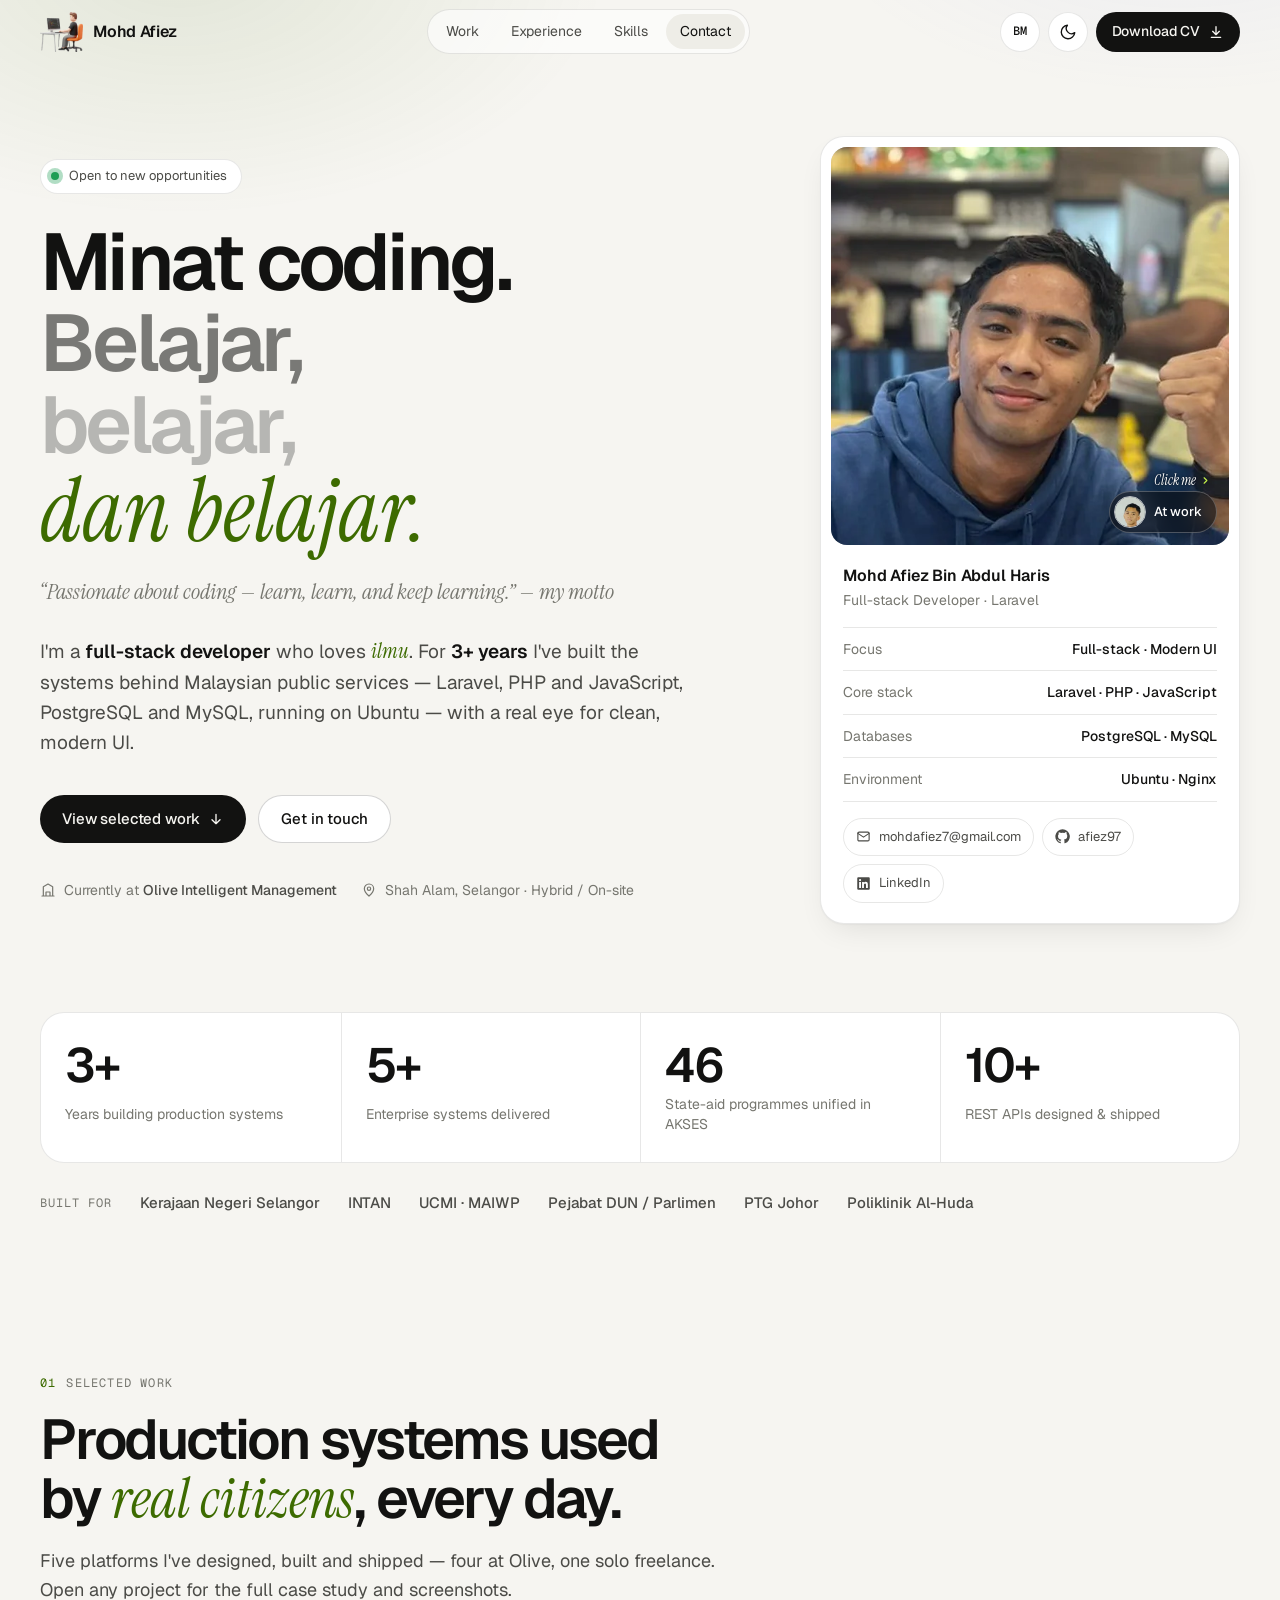
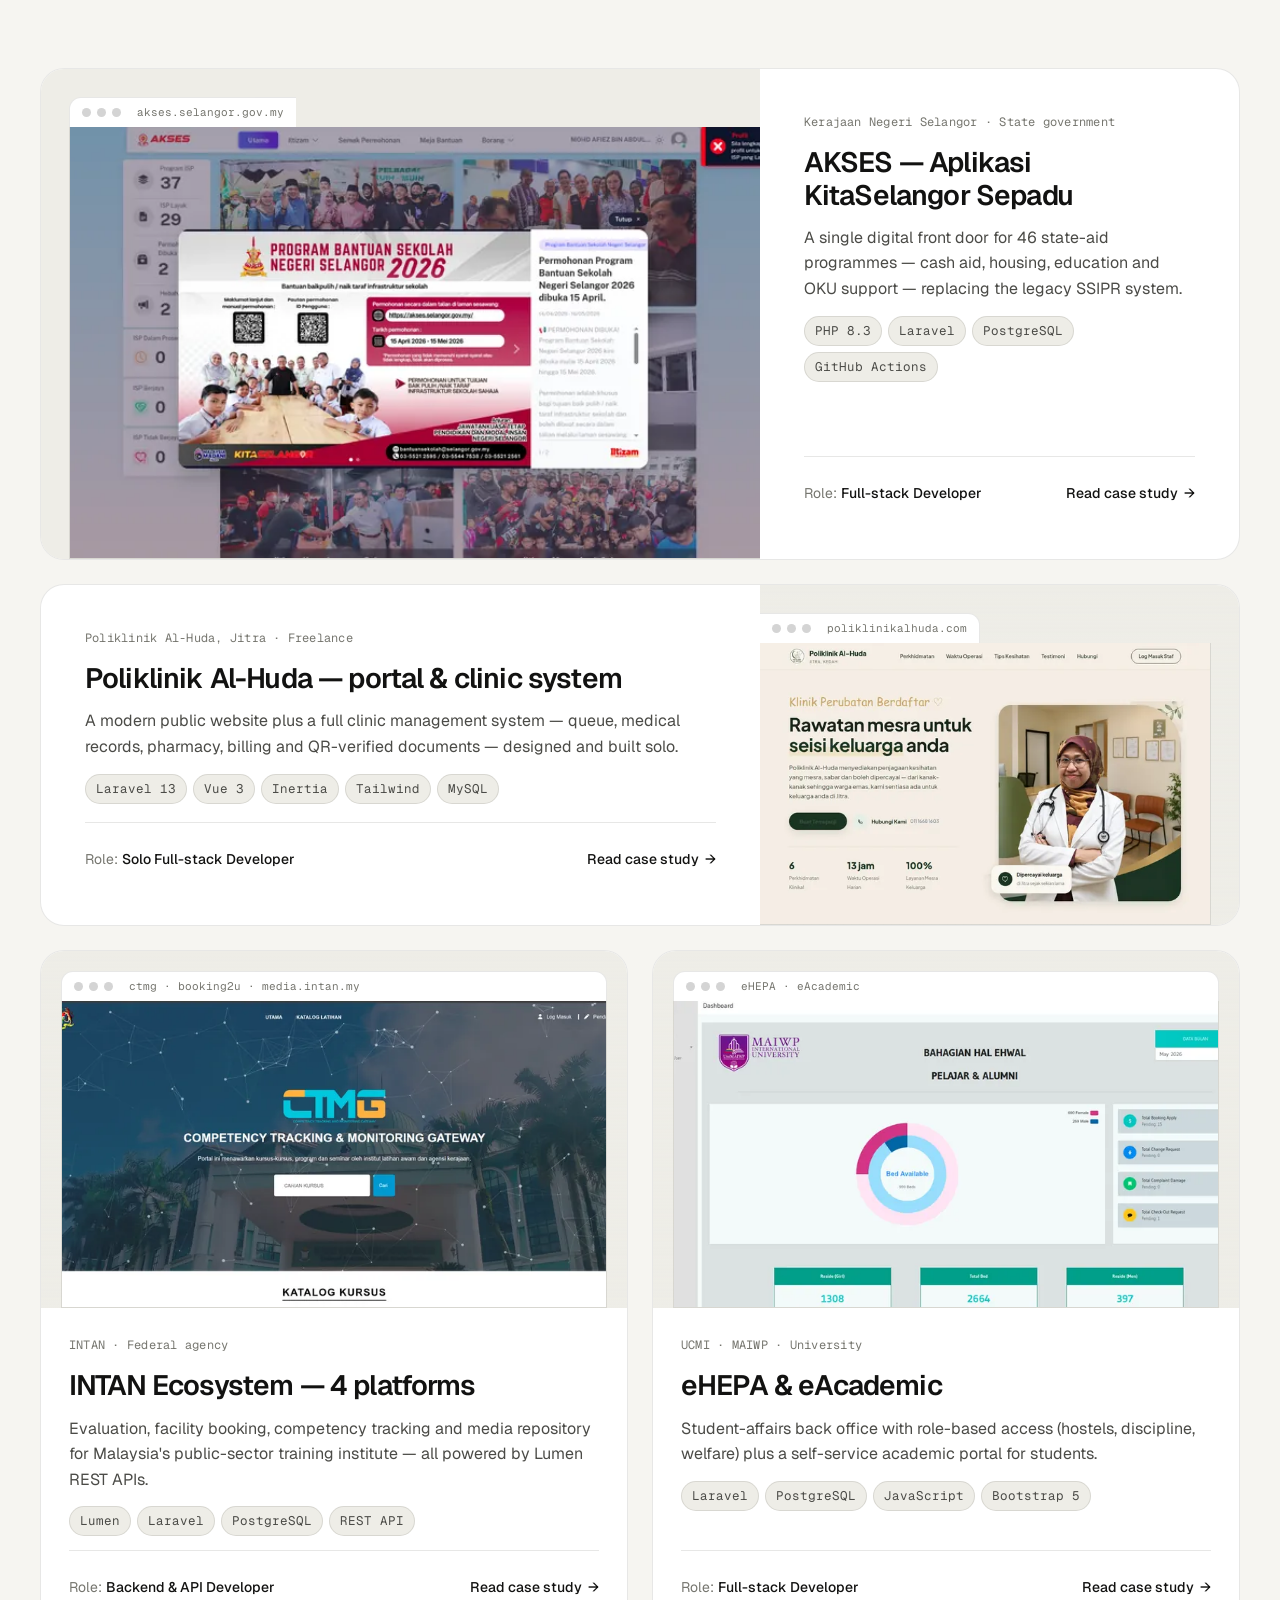
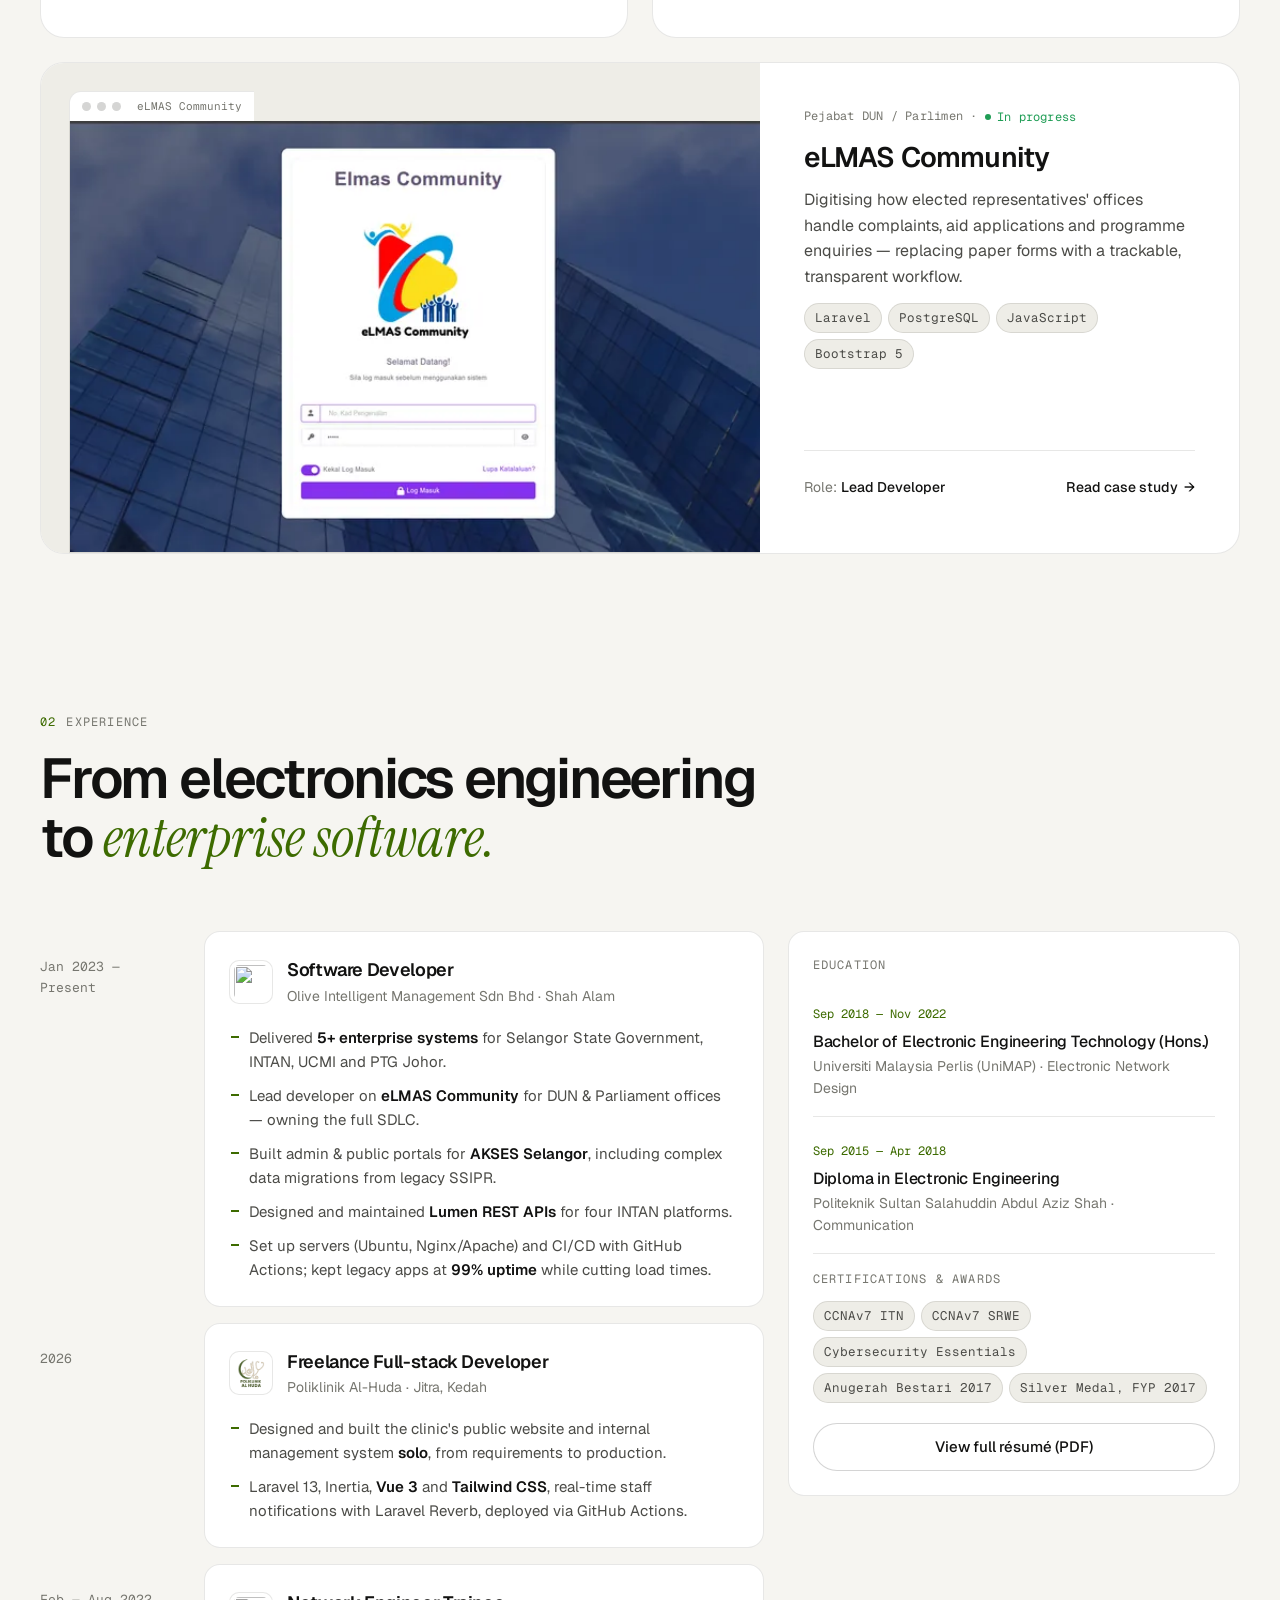
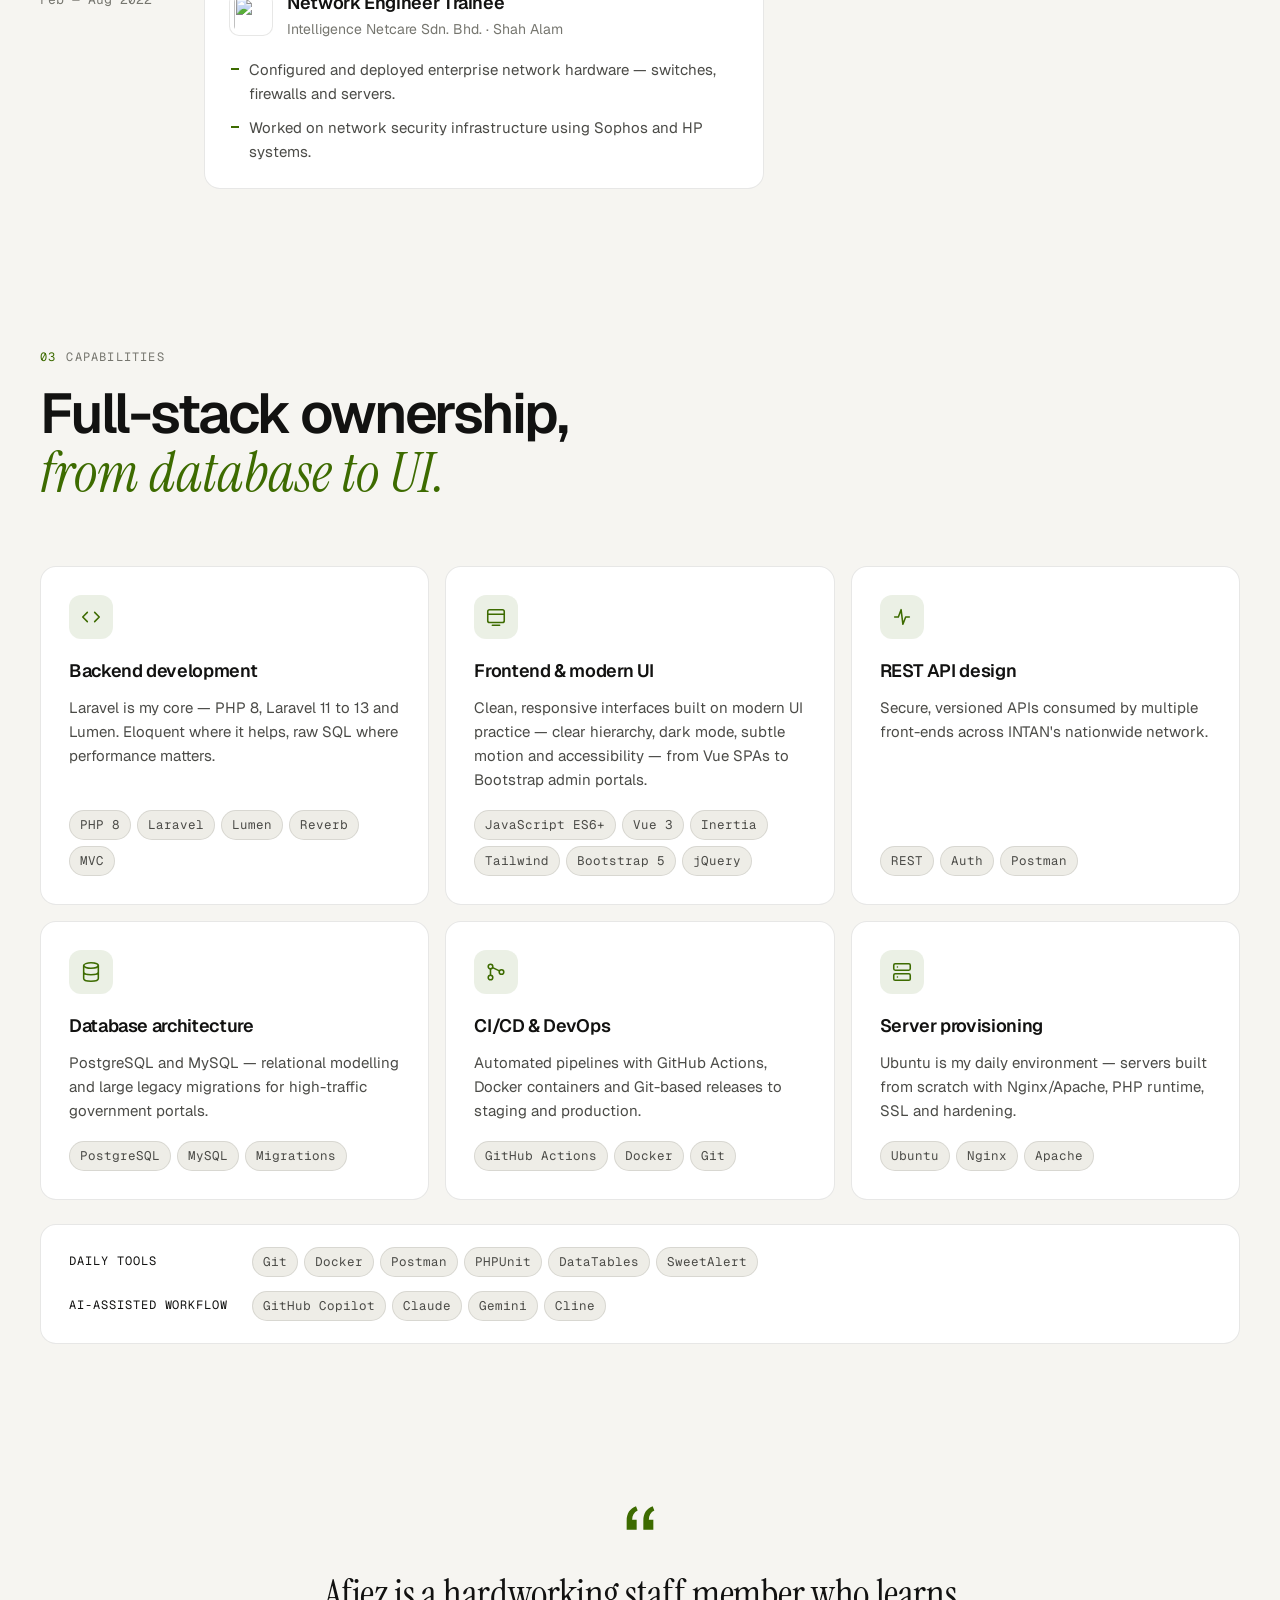
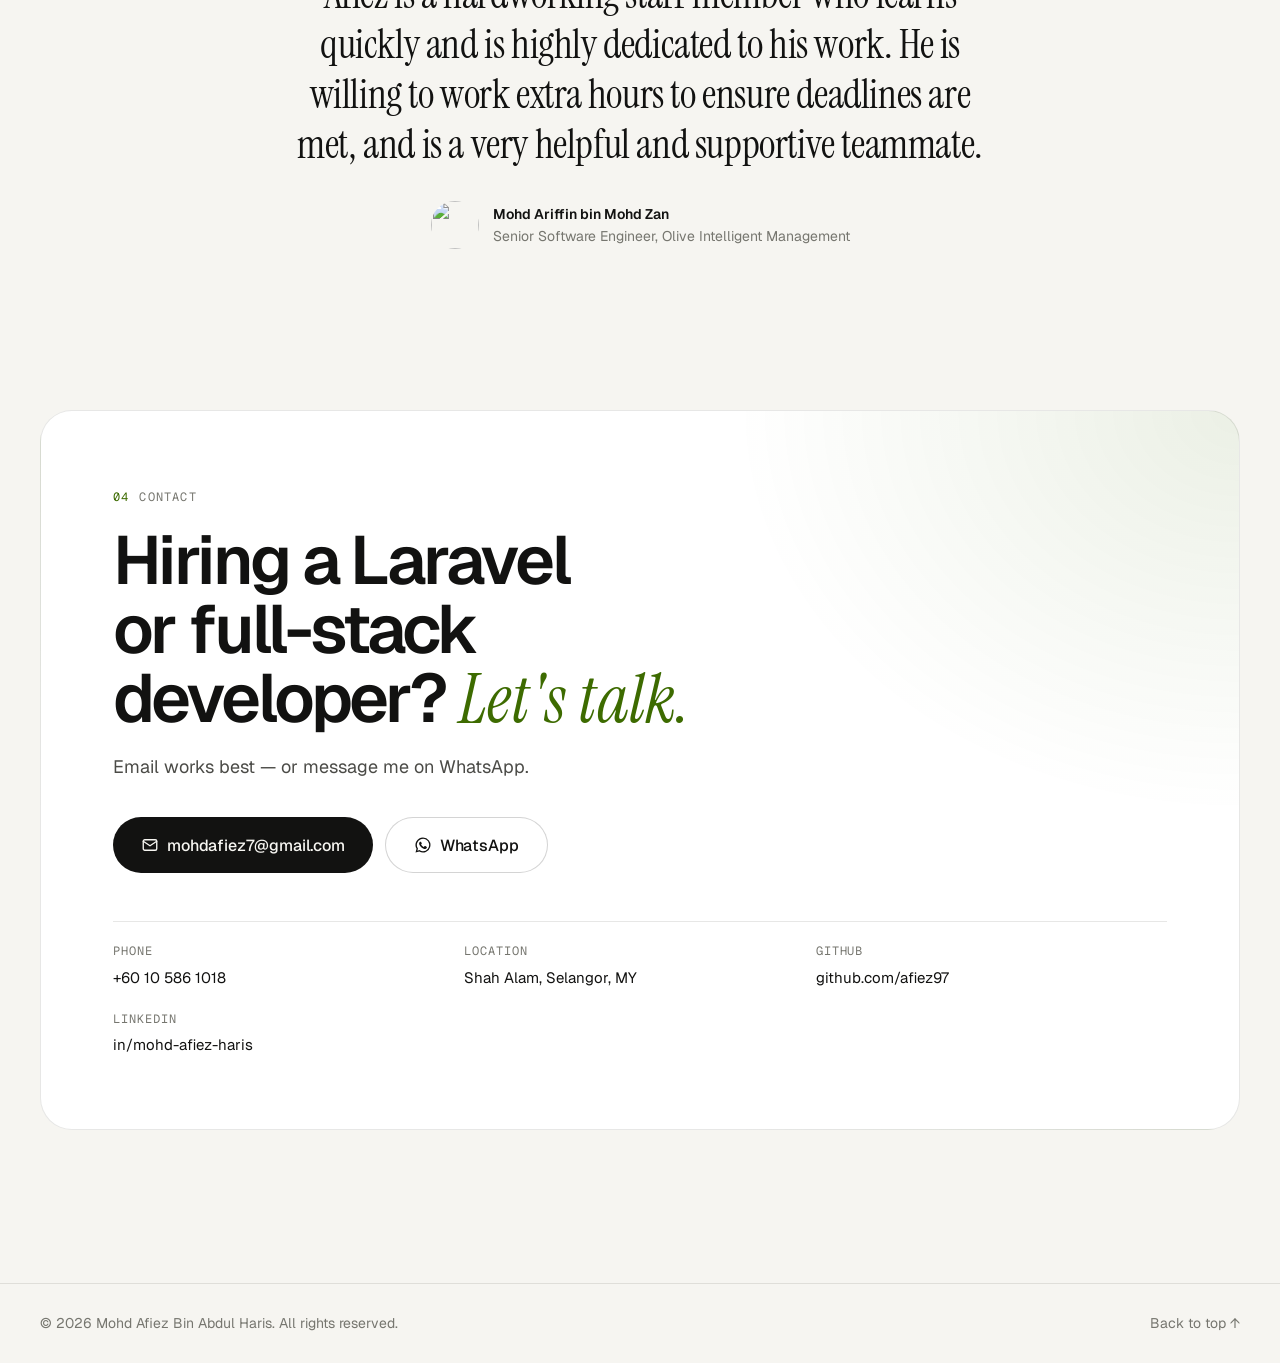
==== commit 269b9fdf: "aanjing" ====
--- a/index.html
+++ b/index.html
@@ -164,7 +164,7 @@
                <button class="portrait-swap" id="portrait-swap" type="button" aria-pressed="false" aria-controls="portrait" data-i18n-aria="aria_swap_photo" aria-label="Switch photo">
                   <span class="swap-hint">
                      <span data-i18n="click_me">Click me</span>
-                     <svg width="12" height="12" viewBox="0 0 24 24" fill="none" stroke="currentColor" stroke-width="2.4" stroke-linecap="round" stroke-linejoin="round" aria-hidden="true"><path d="M5 12h14m-6-6 6 6-6 6"/></svg>
+                     <svg width="12" height="12" viewBox="0 0 24 24" fill="none" stroke="currentColor" stroke-width="2.4" stroke-linecap="round" stroke-linejoin="round" aria-hidden="true"><path d="m9 6 6 6-6 6"/></svg>
                   </span>
                   <span class="swap-pill">
                      <span class="swap-core">
--- a/assets/css/site.css
+++ b/assets/css/site.css
@@ -335,8 +335,7 @@
    text-shadow: 0 0 2px rgba(0, 0, 0, .75), 0 1px 10px rgba(0, 0, 0, .6);
    transition: opacity .4s var(--ease-out);
 }
-.swap-hint svg { width: 10px; height: 10px; color: #c5f24a; transform: rotate(90deg); filter: drop-shadow(0 1px 3px rgba(0, 0, 0, .5)); }
-.portrait.is-used .swap-hint { opacity: 0; }
+.swap-hint svg { width: 11px; height: 11px; color: #c5f24a; filter: drop-shadow(0 1px 3px rgba(0, 0, 0, .5)); }
 
 .swap-pill {
    position: relative;
